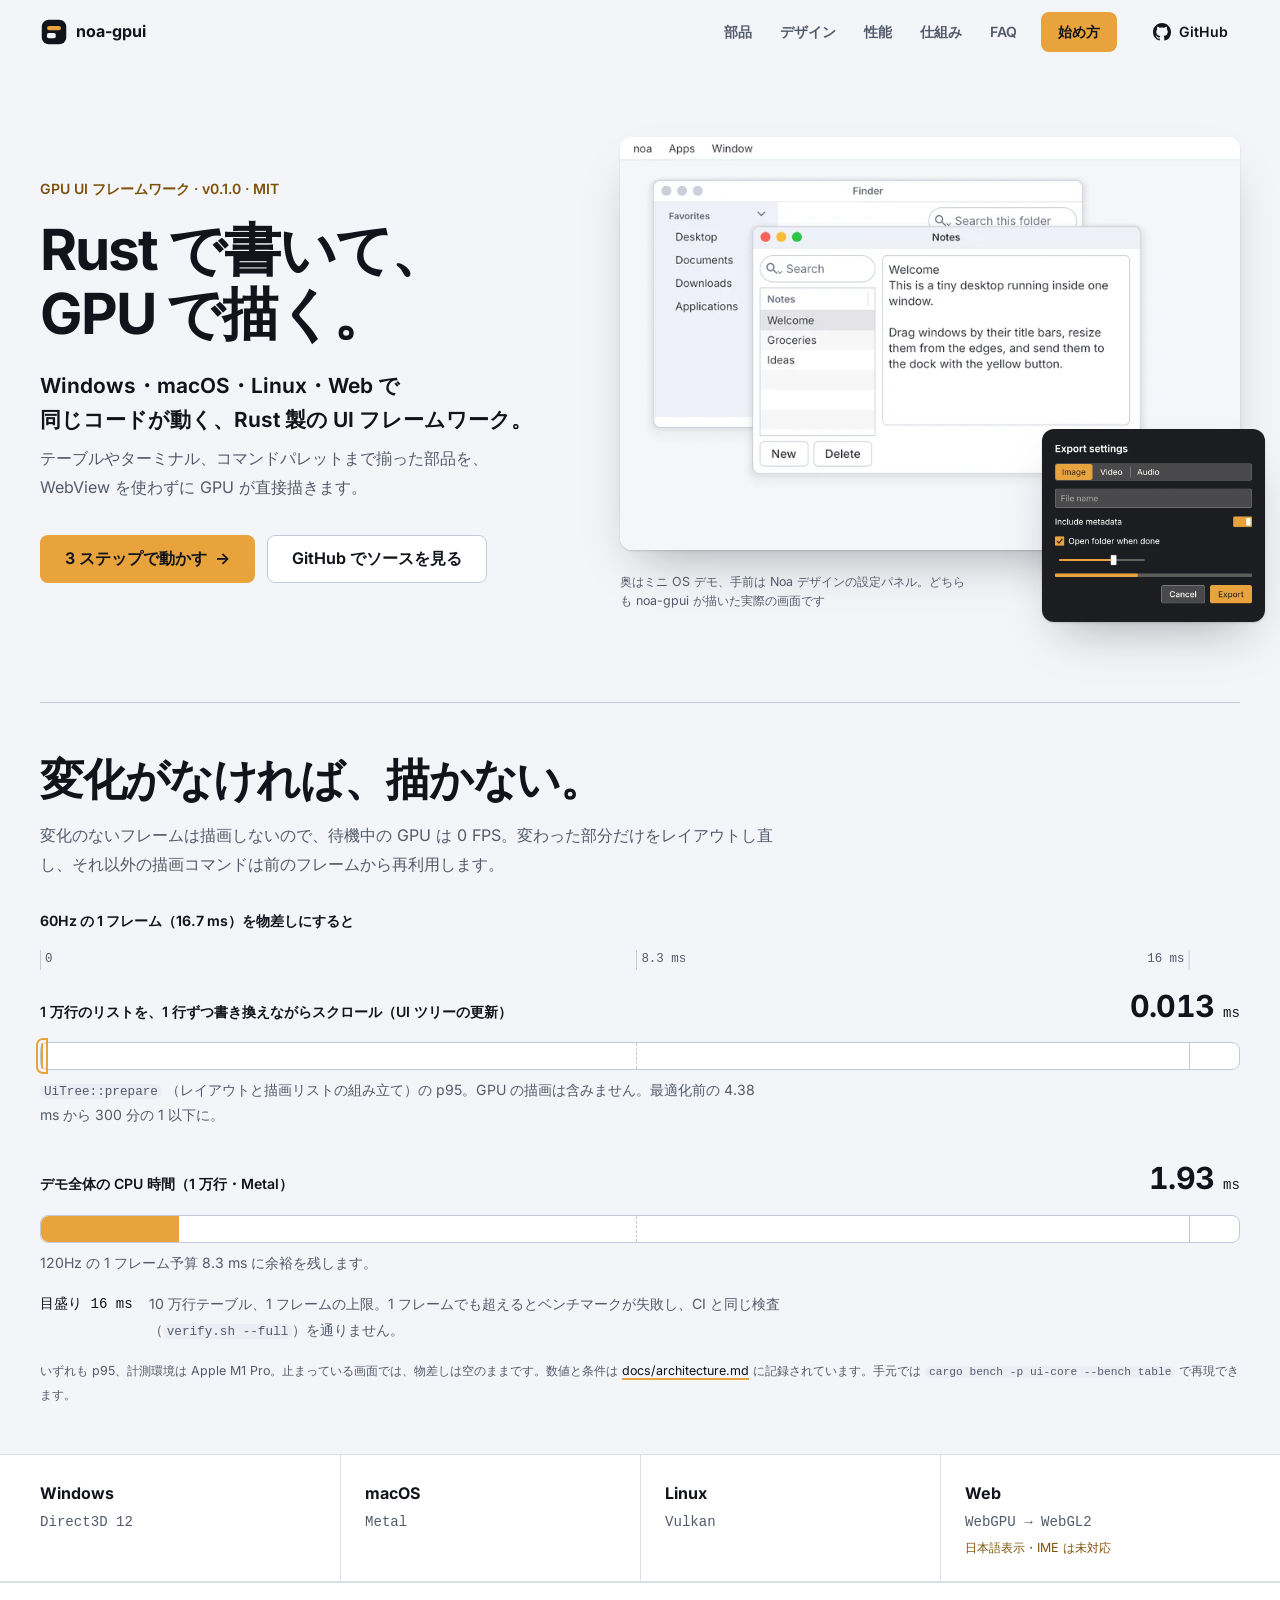
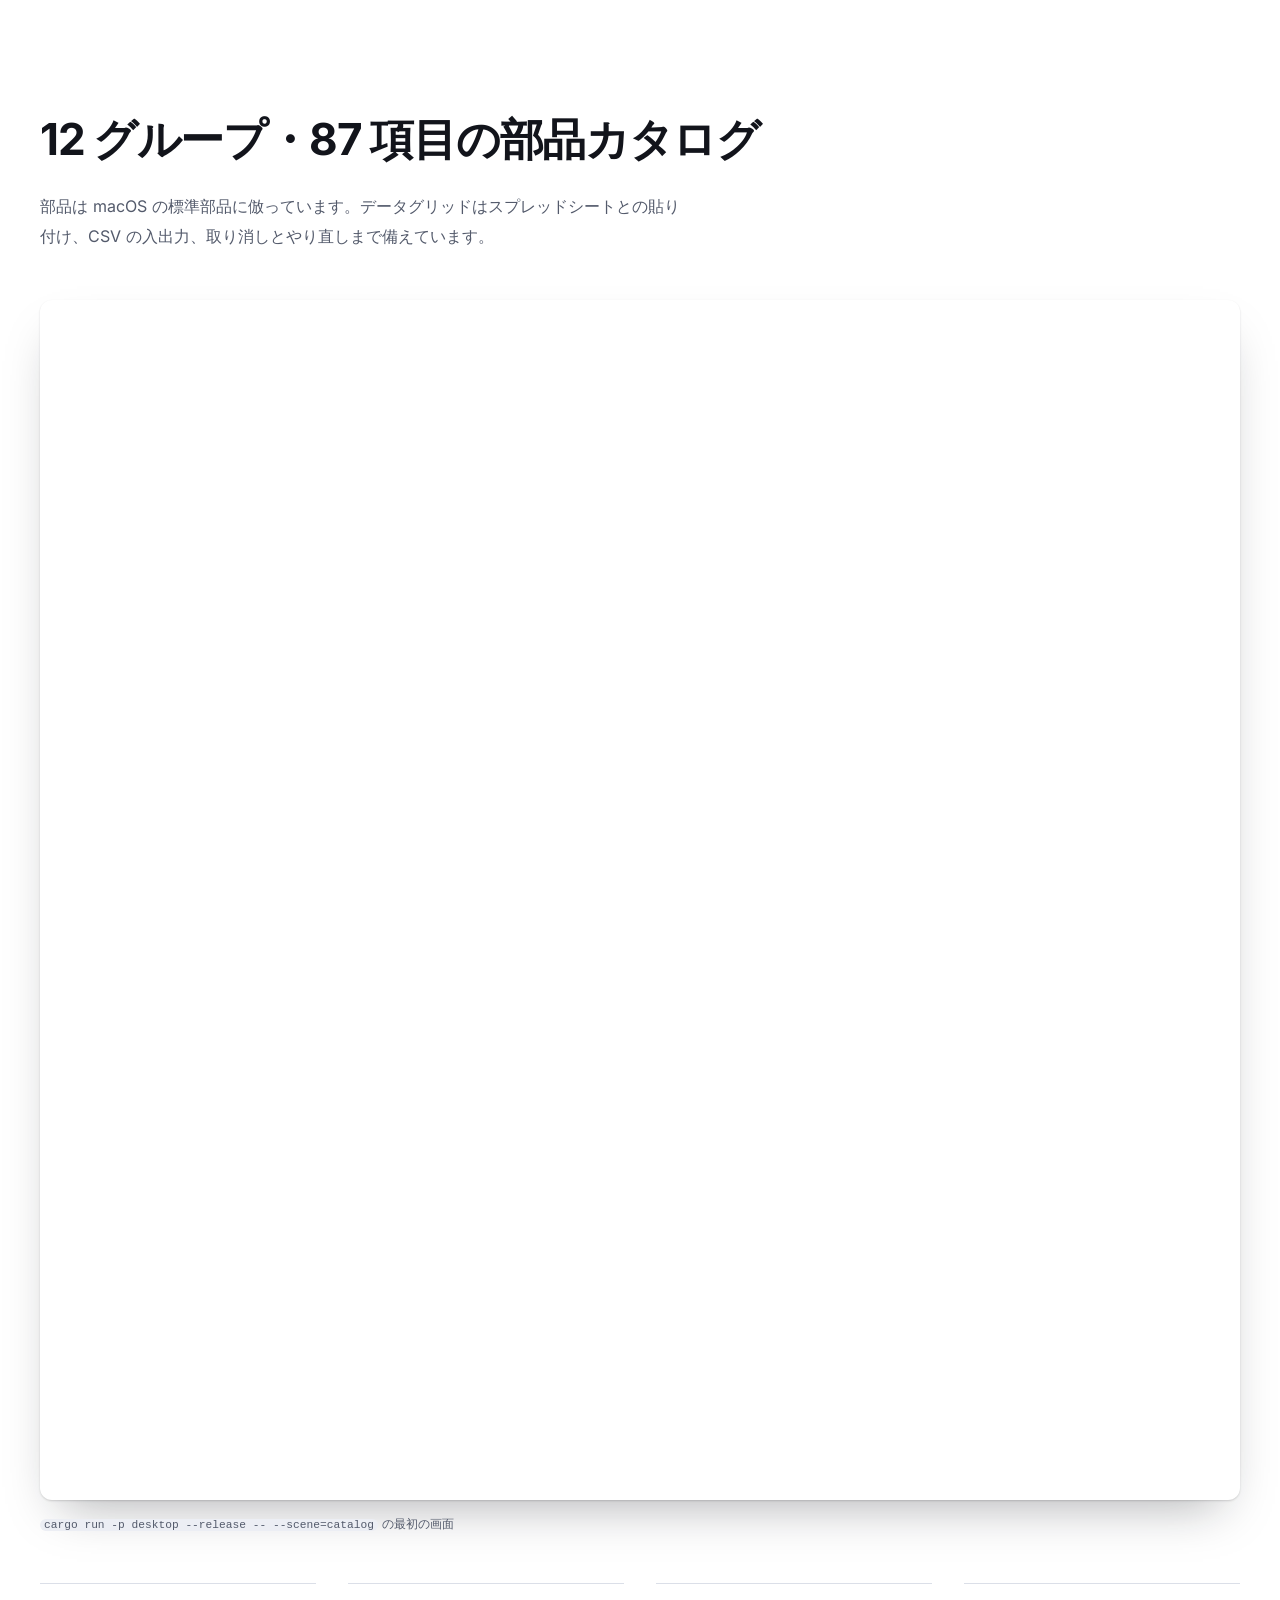
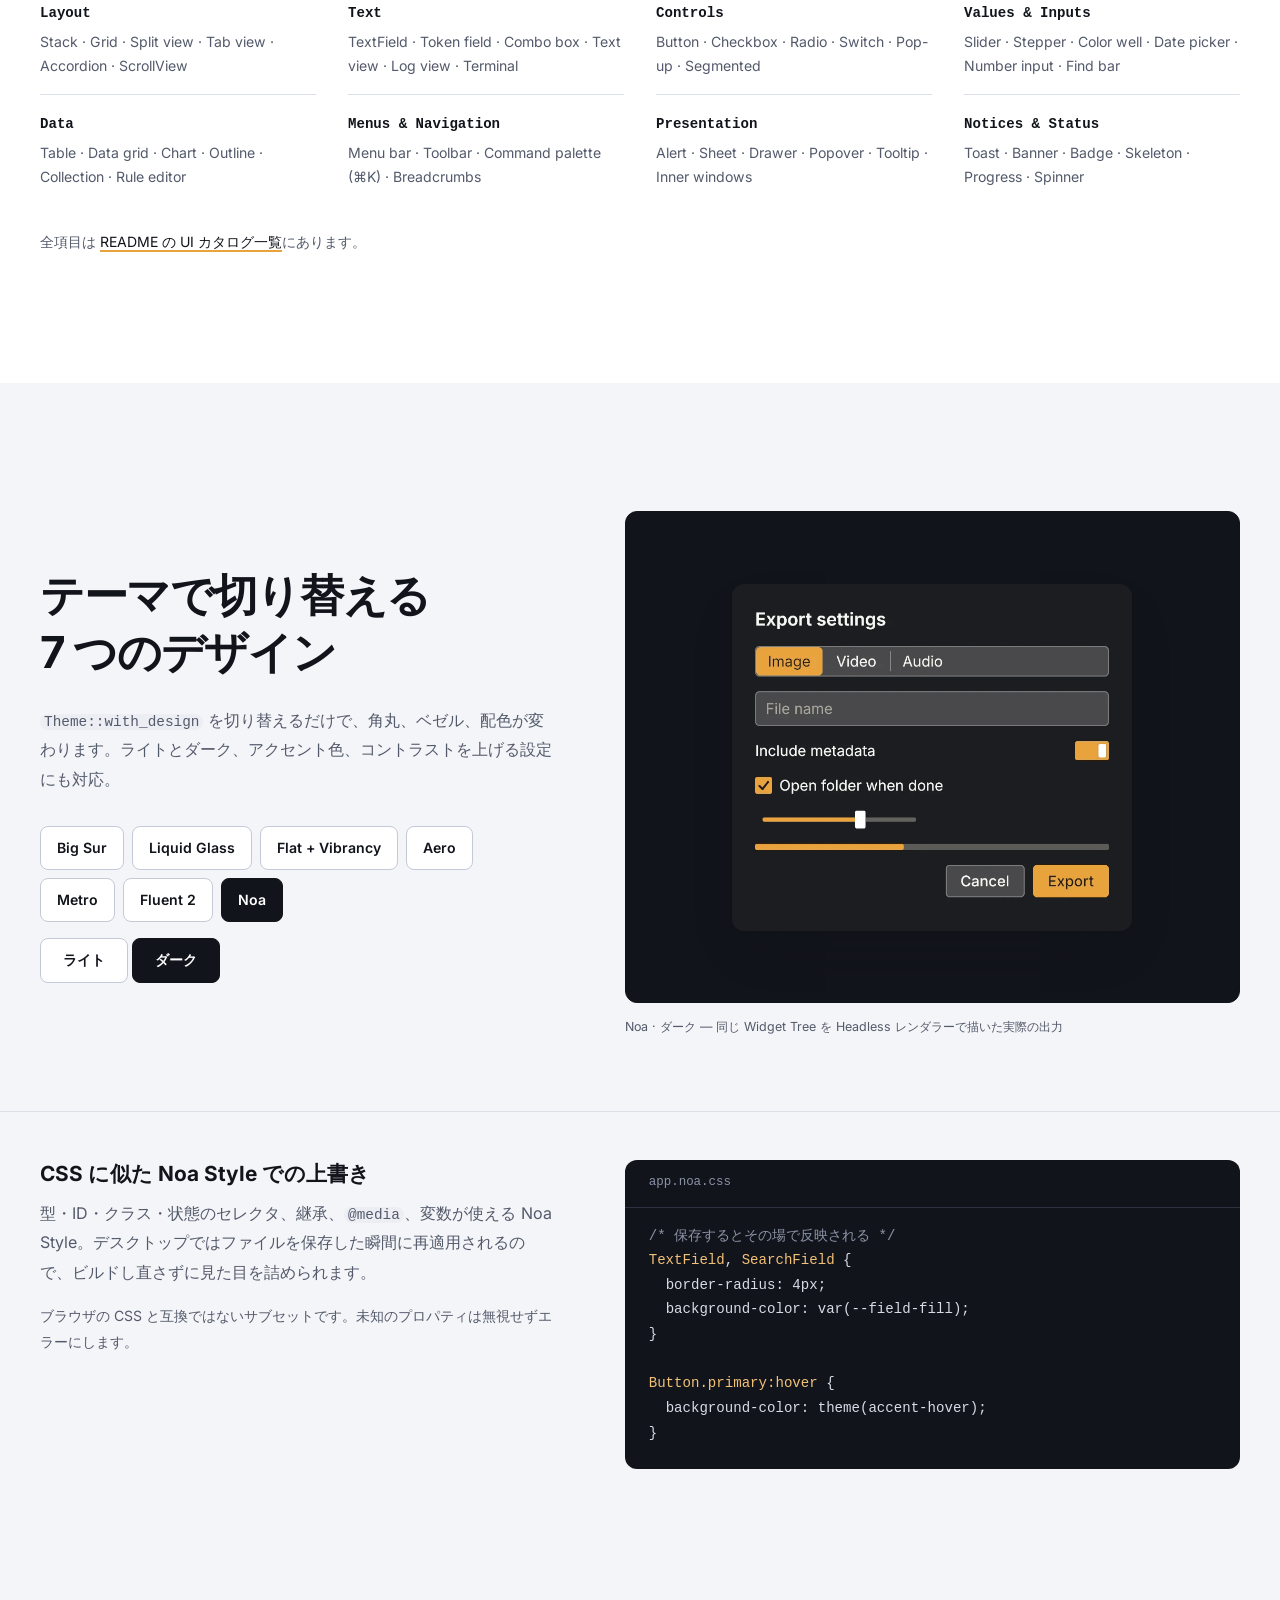
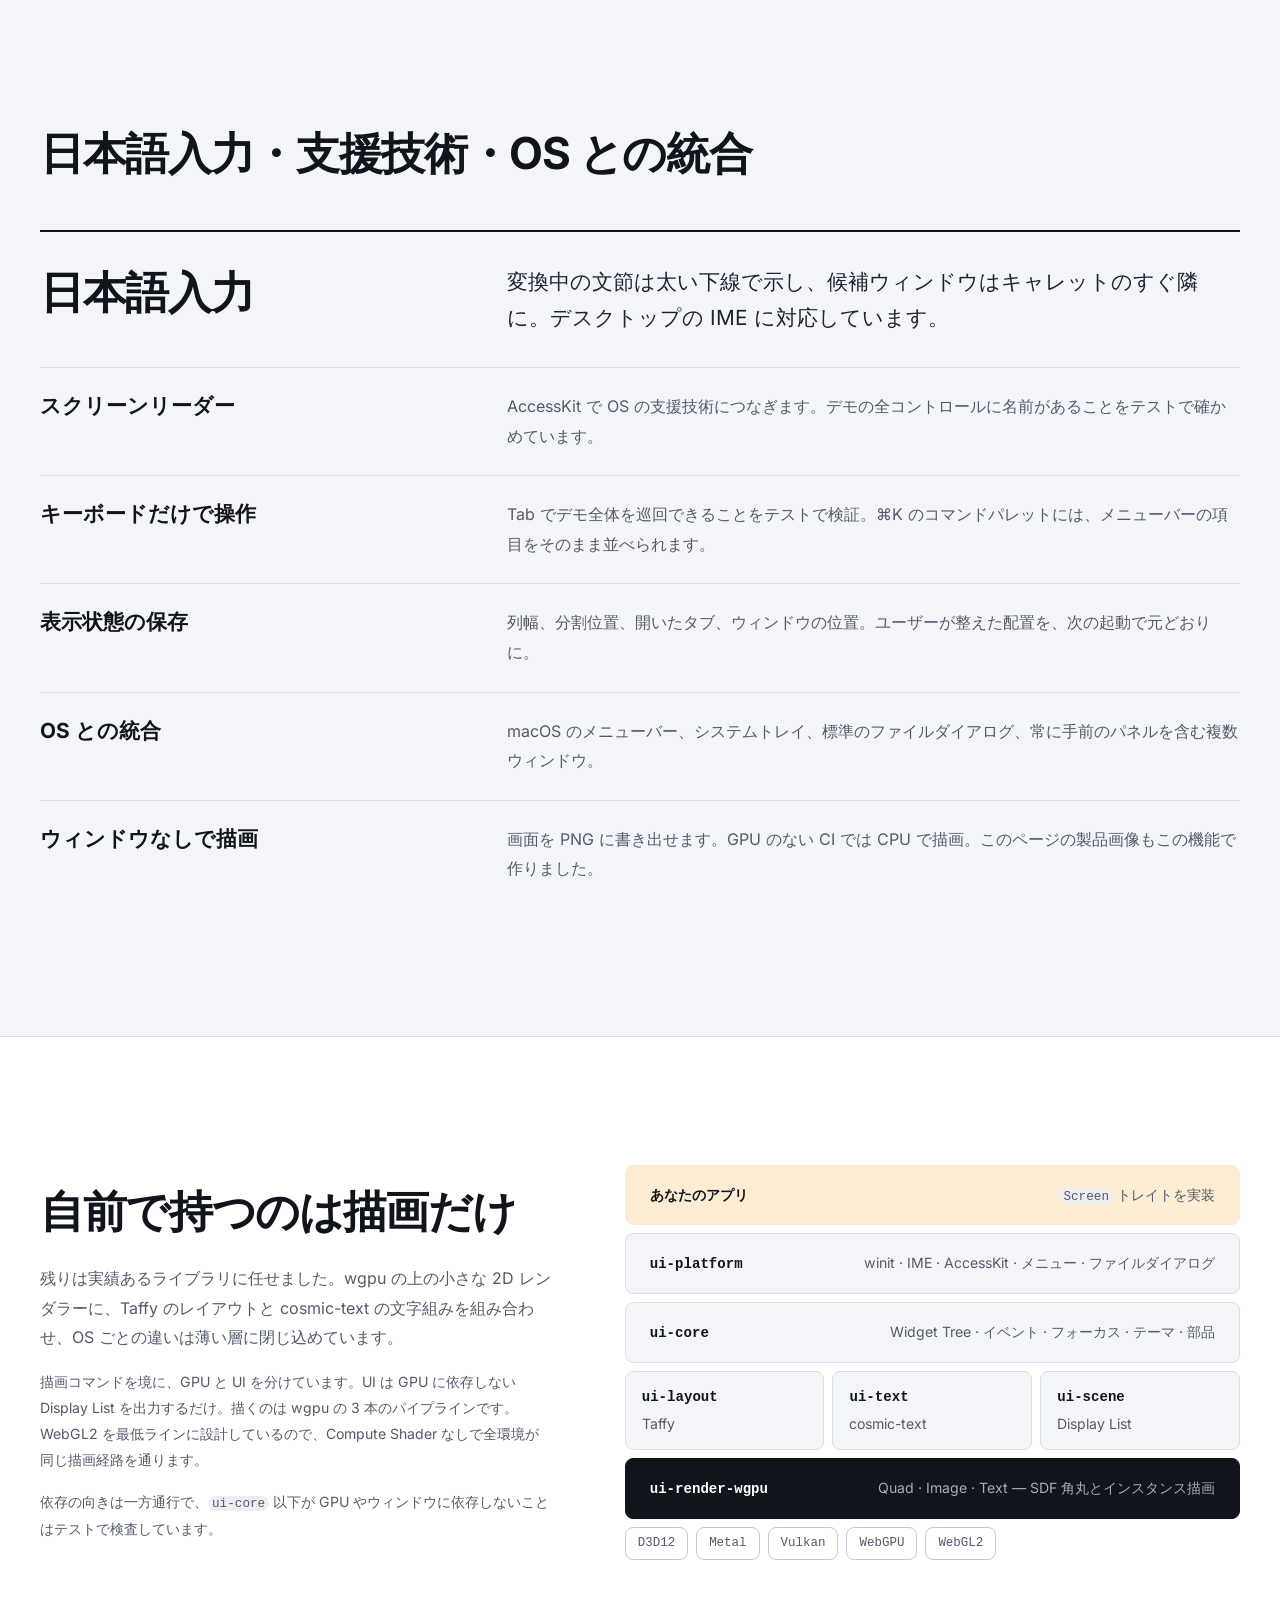
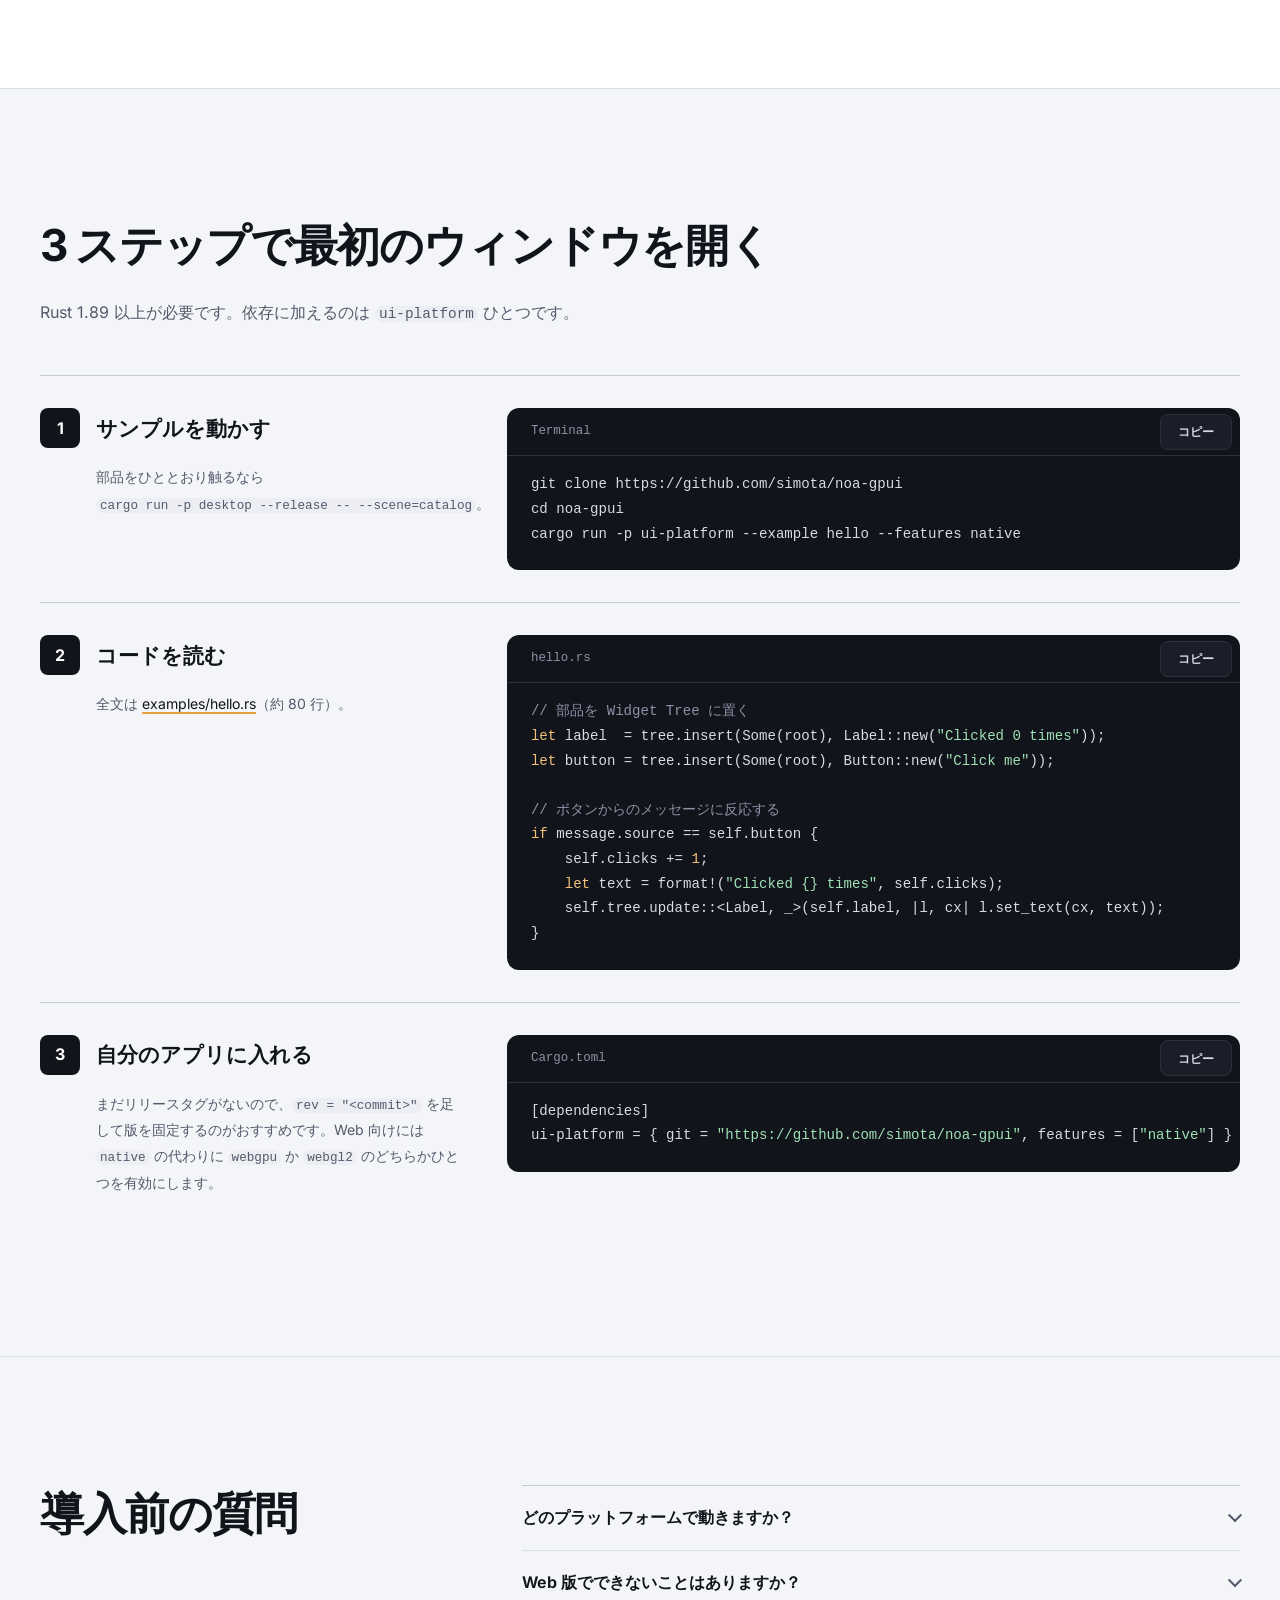
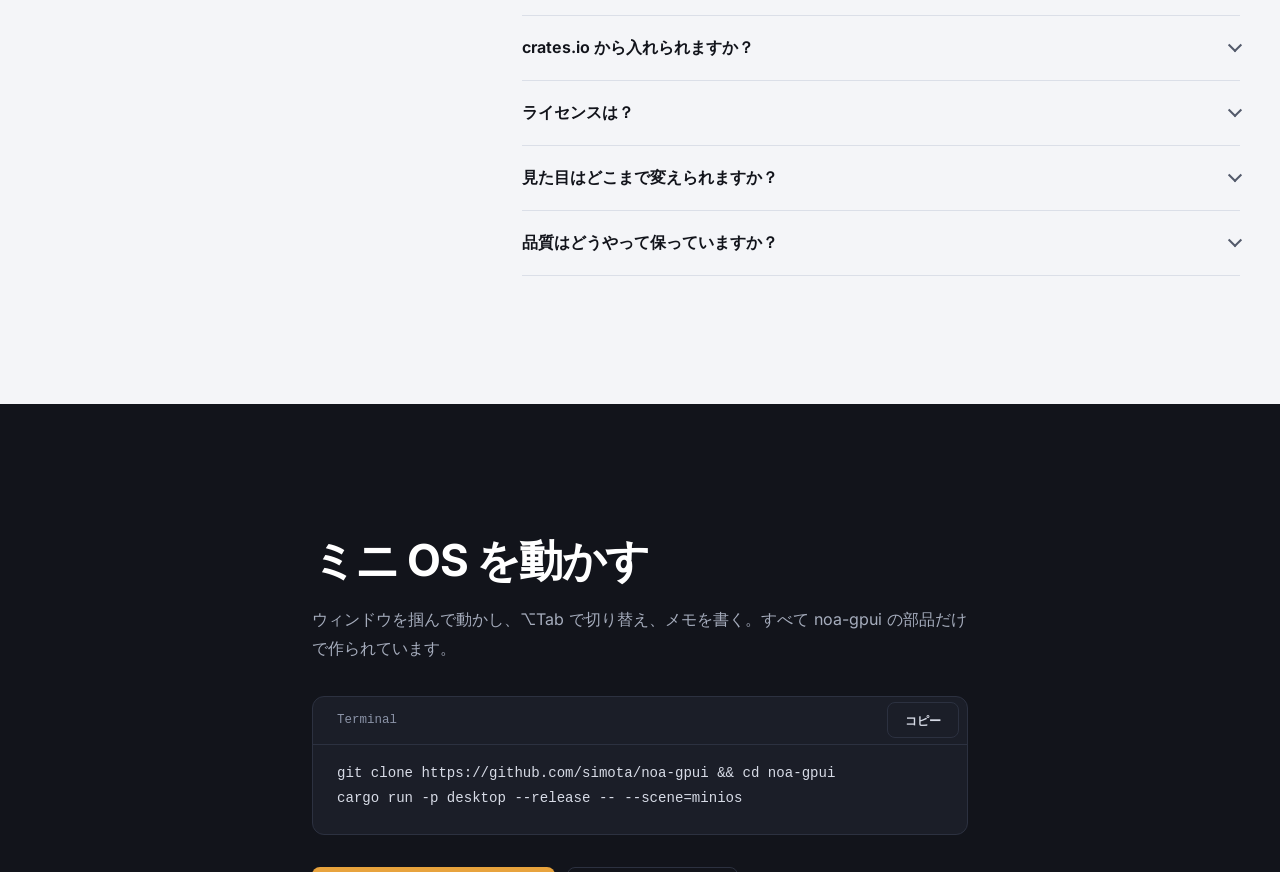
==== site/index.html @ 50045627 "feat: add a Japanese landing page for the framework A static page under site/ (HTML, CSS and a small" ====
<!doctype html>
<html lang="ja">
<head>
  <meta charset="utf-8">
  <meta name="viewport" content="width=device-width, initial-scale=1">
  <title>noa-gpui — Rust で書いて GPU で描く、デスクトップと Web の UI フレームワーク</title>
  <meta name="description" content="noa-gpui は wgpu の上に自前の 2D レンダラーを持つ Rust 製 UI フレームワークです。テーブル、ターミナル、コマンドパレットまで揃った部品を、Windows・macOS・Linux・ブラウザで同じコードのまま動かせます。MIT ライセンス。">
  <meta name="theme-color" content="#f4f5f8">
  <meta property="og:type" content="website">
  <meta property="og:title" content="noa-gpui — Rust で書いて、GPU で描く。">
  <meta property="og:description" content="テーブルからターミナルまで揃った UI 部品を、Windows・macOS・Linux・Web で同じコードのまま。WebView を使わない Rust 製 GPU UI フレームワーク。">
  <meta property="og:image" content="assets/og.png">
  <meta property="og:image:width" content="1200">
  <meta property="og:image:height" content="630">
  <meta name="twitter:card" content="summary_large_image">
  <link rel="icon" href="assets/favicon.svg" type="image/svg+xml">
  <link rel="preload" href="fonts/inter-var-latin.woff2" as="font" type="font/woff2" crossorigin>
  <link rel="preload" href="assets/minios-1500.webp" as="image" imagesrcset="assets/minios-760.webp 760w, assets/minios-1500.webp 1500w" imagesizes="(min-width: 1024px) 640px, 92vw" fetchpriority="high">
  <link rel="stylesheet" href="styles.css">
  <script type="application/ld+json">
  {
    "@context": "https://schema.org",
    "@type": "SoftwareSourceCode",
    "name": "noa-gpui",
    "description": "A cross-platform UI framework written in Rust, with its own 2D renderer on top of wgpu.",
    "codeRepository": "https://github.com/simota/noa-gpui",
    "programmingLanguage": "Rust",
    "license": "https://opensource.org/licenses/MIT",
    "runtimePlatform": ["Windows", "macOS", "Linux", "Web (WebGPU / WebGL2)"]
  }
  </script>
</head>
<body>
  <a class="skip" href="#main">本文へ移動</a>

  <header class="site-header" data-header>
    <div class="wrap header-inner">
      <a class="logo" href="#top" aria-label="noa-gpui トップへ">
        <svg class="logo-mark" viewBox="0 0 32 32" aria-hidden="true"><rect x="2" y="2" width="28" height="28" rx="8" fill="currentColor"/><rect x="8" y="9" width="16" height="5" rx="2.5" fill="#e8a33d"/><rect x="8" y="17" width="10" height="6" rx="2" fill="#f4f5f8"/></svg>
        <span>noa-gpui</span>
      </a>
      <nav class="nav" aria-label="ページ内">
        <button class="nav-toggle" type="button" aria-expanded="false" aria-controls="nav-list" data-nav-toggle>
          <span class="nav-toggle-bars" aria-hidden="true"></span><span class="sr-only">メニュー</span>
        </button>
        <ul id="nav-list" class="nav-list" data-nav-list>
          <li><a href="#components">部品</a></li>
          <li><a href="#design">デザイン</a></li>
          <li><a href="#performance">性能</a></li>
          <li><a href="#architecture">仕組み</a></li>
          <li><a href="#faq">FAQ</a></li>
          <li class="nav-cta"><a class="btn btn-small btn-primary" href="#start">始め方</a></li>
        </ul>
      </nav>
      <a class="gh-link" href="https://github.com/simota/noa-gpui" rel="noopener" aria-label="GitHub リポジトリ">
        <svg viewBox="0 0 16 16" aria-hidden="true"><path fill="currentColor" d="M8 0C3.58 0 0 3.58 0 8a8 8 0 0 0 5.47 7.59c.4.07.55-.17.55-.38v-1.33c-2.23.48-2.7-1.07-2.7-1.07-.36-.92-.89-1.17-.89-1.17-.73-.5.06-.49.06-.49.8.06 1.23.83 1.23.83.71 1.22 1.87.87 2.33.66.07-.52.28-.87.5-1.07-1.78-.2-3.64-.89-3.64-3.95 0-.87.31-1.59.82-2.15-.08-.2-.36-1.02.08-2.12 0 0 .67-.21 2.2.82a7.6 7.6 0 0 1 4 0c1.53-1.04 2.2-.82 2.2-.82.44 1.1.16 1.92.08 2.12.51.56.82 1.27.82 2.15 0 3.07-1.87 3.75-3.65 3.95.29.25.54.73.54 1.48v2.2c0 .21.15.46.55.38A8 8 0 0 0 16 8c0-4.42-3.58-8-8-8Z"/></svg>
        <span>GitHub</span>
      </a>
    </div>
  </header>

  <main id="main">
    <section class="hero" id="top" aria-labelledby="hero-title">
      <div class="wrap hero-grid">
        <div class="hero-copy">
          <p class="eyebrow" data-enter>GPU UI フレームワーク · v0.1.0 · MIT</p>
          <h1 id="hero-title" class="hero-title" data-enter>
            <span class="nb">Rust で書いて、</span><span class="nb">GPU で描く。</span>
          </h1>
          <p class="hero-lead" data-enter>
            <strong><span class="nb">Windows・macOS・Linux・Web で</span><span class="nb">同じコードが動く、</span><span class="nb">Rust 製の UI フレームワーク。</span></strong>
            テーブルやターミナル、コマンドパレットまで揃った部品を、WebView を使わずに GPU が直接描きます。
          </p>
          <div class="hero-actions" data-enter>
            <a class="btn btn-primary" href="#start">3 ステップで動かす<span aria-hidden="true">→</span></a>
            <a class="btn btn-ghost" href="https://github.com/simota/noa-gpui" rel="noopener">GitHub でソースを見る</a>
          </div>
        </div>
        <figure class="hero-visual" data-enter>
          <div class="frame frame-hero">
            <img src="assets/minios-1500.webp" srcset="assets/minios-760.webp 760w, assets/minios-1500.webp 1500w" sizes="(min-width: 1024px) 660px, 96vw" width="1500" height="1000" alt="noa-gpui のミニ OS デモ。メニューバーの下に Finder と Notes の 2 つのウィンドウが重なって開いている" fetchpriority="high" decoding="async">
          </div>
          <div class="frame frame-float">
            <img src="assets/themes/noa-dark.webp" width="760" height="660" alt="Noa デザイン・ダーク表示の設定パネル。セグメント、テキスト欄、スイッチ、チェックボックス、スライダー、進捗バー、ボタン" loading="eager" decoding="async">
          </div>
          <figcaption>奥はミニ OS デモ、手前は Noa デザインの設定パネル。どちらも noa-gpui が描いた実際の画面です</figcaption>
        </figure>
        <figure class="budget" id="performance" aria-labelledby="perf-title" data-budget>
          <figcaption class="budget-head"><h2 id="perf-title" class="budget-h">変化がなければ、描かない。</h2><p class="budget-lead">変化のないフレームは描画しないので、待機中の GPU は 0 FPS。変わった部分だけをレイアウトし直し、それ以外の描画コマンドは前のフレームから再利用します。</p><p class="budget-title">60Hz の 1 フレーム（16.7 ms）を物差しにすると</p></figcaption>
          <div class="budget-scale">
            <div class="budget-row budget-row-axis" aria-hidden="true"><span></span><span class="budget-axis"><span class="budget-tick" style="--at: 0%">0</span><span class="budget-tick" style="--at: 49.7%">8.3 ms</span><span class="budget-tick budget-tick-end" style="--at: 95.8%">16 ms</span></span><span></span></div>
            <div class="budget-row" style="--share: 0.078%"><span class="budget-label">1 万行のリストを、1 行ずつ書き換えながらスクロール（UI ツリーの更新）</span><span class="budget-track"><span class="budget-bar"></span></span><span class="budget-value"><span class="num">0.013</span> ms</span><span class="budget-cond"><code>UiTree::prepare</code> （レイアウトと描画リストの組み立て）の p95。GPU の描画は含みません。最適化前の 4.38 ms から 300 分の 1 以下に。</span></div>
            <div class="budget-row" style="--share: 11.56%"><span class="budget-label">デモ全体の CPU 時間（1 万行・Metal）</span><span class="budget-track"><span class="budget-bar"></span></span><span class="budget-value"><span class="num">1.93</span> ms</span><span class="budget-cond">120Hz の 1 フレーム予算 8.3 ms に余裕を残します。</span></div>
          </div>
          <dl class="budget-legend"><div><dt>目盛り 16 ms</dt><dd>10 万行テーブル、1 フレームの上限。1 フレームでも超えるとベンチマークが失敗し、CI と同じ検査（<code>verify.sh --full</code>）を通りません。</dd></div></dl>
          <p class="budget-note">いずれも p95、計測環境は Apple M1 Pro。止まっている画面では、物差しは空のままです。数値と条件は <a href="https://github.com/simota/noa-gpui/blob/main/docs/architecture.md#phase-4-measurements" rel="noopener">docs/architecture.md</a> に記録されています。手元では <code>cargo bench -p ui-core --bench table</code> で再現できます。</p>
        </figure>
      </div>
    </section>
    <section class="platforms" aria-label="対応プラットフォームと GPU バックエンド">
      <ul class="wrap platform-list">
        <li><span class="p-os">Windows</span><span class="p-api">Direct3D 12</span></li>
        <li><span class="p-os">macOS</span><span class="p-api">Metal</span></li>
        <li><span class="p-os">Linux</span><span class="p-api">Vulkan</span></li>
        <li><span class="p-os">Web</span><span class="p-api">WebGPU → WebGL2</span><span class="p-note">日本語表示・IME は未対応</span></li>
      </ul>
    </section>
    <section class="section components" id="components" aria-labelledby="components-title">
      <div class="wrap">
        <div class="section-head">
          <h2 id="components-title" class="section-title"><span class="nb">12 グループ・87 項目の</span><span class="nb">部品カタログ</span></h2>
          <p class="section-lead">部品は macOS の標準部品に倣っています。データグリッドはスプレッドシートとの貼り付け、CSV の入出力、取り消しとやり直しまで備えています。</p>
        </div>
        <figure class="showcase">
          <div class="frame">
            <picture><source media="(max-width: 599px)" srcset="assets/catalog-phone-760.webp" width="760" height="760"><img src="assets/catalog-1600.webp" srcset="assets/catalog-800.webp 800w, assets/catalog-1600.webp 1600w" sizes="(min-width: 1200px) 1120px, 94vw" width="1600" height="938" alt="UI カタログの画面。左にグループごとのナビゲーション、右に Container と Stack view の見本が並ぶ" loading="lazy" decoding="async"></picture>
          </div>
          <figcaption><code>cargo run -p desktop --release -- --scene=catalog</code> の最初の画面</figcaption>
        </figure>
        <div class="catalog-index">
          <dl>
            <div><dt>Layout</dt><dd>Stack · Grid · Split view · Tab view · Accordion · ScrollView</dd></div>
            <div><dt>Text</dt><dd>TextField · Token field · Combo box · Text view · Log view · Terminal</dd></div>
            <div><dt>Controls</dt><dd>Button · Checkbox · Radio · Switch · Pop-up · Segmented</dd></div>
            <div><dt>Values &amp; Inputs</dt><dd>Slider · Stepper · Color well · Date picker · Number input · Find bar</dd></div>
            <div><dt>Data</dt><dd>Table · Data grid · Chart · Outline · Collection · Rule editor</dd></div>
            <div><dt>Menus &amp; Navigation</dt><dd>Menu bar · Toolbar · Command palette (⌘K) · Breadcrumbs</dd></div>
            <div><dt>Presentation</dt><dd>Alert · Sheet · Drawer · Popover · Tooltip · Inner windows</dd></div>
            <div><dt>Notices &amp; Status</dt><dd>Toast · Banner · Badge · Skeleton · Progress · Spinner</dd></div>
          </dl>
          <p class="index-note">全項目は <a href="https://github.com/simota/noa-gpui#desktop" rel="noopener">README の UI カタログ一覧</a>にあります。</p>
        </div>
      </div>
    </section>
    <section class="section design" id="design" aria-labelledby="design-title">
      <div class="wrap design-grid">
        <div class="design-copy">
          <h2 id="design-title" class="section-title"><span class="nb">テーマで切り替える</span> <span class="nb">7 つのデザイン</span></h2>
          <p class="section-lead"><code>Theme::with_design</code> を切り替えるだけで、角丸、ベゼル、配色が変わります。ライトとダーク、アクセント色、コントラストを上げる設定にも対応。</p>
          <div class="theme-switch" role="group" aria-label="デザインを選ぶ" data-theme-designs>
            <button type="button" data-design="big-sur" aria-pressed="false">Big Sur</button>
            <button type="button" data-design="liquid-glass" aria-pressed="false">Liquid Glass</button>
            <button type="button" data-design="flat-vibrancy" aria-pressed="false">Flat + Vibrancy</button>
            <button type="button" data-design="aero" aria-pressed="false">Aero</button>
            <button type="button" data-design="metro" aria-pressed="false">Metro</button>
            <button type="button" data-design="fluent-2" aria-pressed="false">Fluent 2</button>
            <button type="button" data-design="noa" aria-pressed="true">Noa</button>
          </div>
          <div class="appearance-switch" role="group" aria-label="外観を選ぶ" data-theme-appearance>
            <button type="button" data-appearance="light" aria-pressed="false">ライト</button>
            <button type="button" data-appearance="dark" aria-pressed="true">ダーク</button>
          </div>
        </div>
        <figure class="theme-stage">
          <div class="frame frame-theme" data-theme-frame data-appearance-now="dark">
            <img src="assets/themes/noa-dark.webp" width="760" height="660" alt="Noa デザイン・ダーク表示の設定パネル" loading="lazy" decoding="async" data-theme-image>
          </div>
          <figcaption><span data-theme-label>Noa · ダーク</span> — 同じ Widget Tree を Headless レンダラーで描いた実際の出力</figcaption>
        </figure>
      </div>

      <div class="wrap style-row">
        <div class="style-copy">
          <h3><span class="nb">CSS に似た</span> <span class="nb">Noa Style での上書き</span></h3>
          <p>型・ID・クラス・状態のセレクタ、継承、<code>@media</code>、変数が使える Noa Style。デスクトップではファイルを保存した瞬間に再適用されるので、ビルドし直さずに見た目を詰められます。</p>
          <p class="fine">ブラウザの CSS と互換ではないサブセットです。未知のプロパティは無視せずエラーにします。</p>
        </div>
        <div class="code-block">
          <div class="code-bar"><span class="code-name">app.noa.css</span></div>
          <pre class="code" tabindex="0" aria-label="Noa Style の例"><code><span class="c">/* 保存するとその場で反映される */</span>
<span class="s">TextField</span>, <span class="s">SearchField</span> {
  <span class="p">border-radius</span>: 4px;
  <span class="p">background-color</span>: var(--field-fill);
}

<span class="s">Button.primary:hover</span> {
  <span class="p">background-color</span>: theme(accent-hover);
}</code></pre>
        </div>
      </div>
    </section>
    <section class="section essentials" aria-labelledby="essentials-title">
      <div class="wrap">
        <div class="section-head">
          <h2 id="essentials-title" class="section-title"><span class="nb">日本語入力・支援技術・</span><span class="nb">OS との統合</span></h2>
        </div>
        <ul class="essentials-list">
          <li>
            <h3>日本語入力</h3>
            <p>変換中の文節は太い下線で示し、候補ウィンドウはキャレットのすぐ隣に。デスクトップの IME に対応しています。</p>
          </li>
          <li>
            <h3>スクリーンリーダー</h3>
            <p>AccessKit で OS の支援技術につなぎます。デモの全コントロールに名前があることをテストで確かめています。</p>
          </li>
          <li>
            <h3>キーボードだけで操作</h3>
            <p>Tab でデモ全体を巡回できることをテストで検証。⌘K のコマンドパレットには、メニューバーの項目をそのまま並べられます。</p>
          </li>
          <li>
            <h3>表示状態の保存</h3>
            <p>列幅、分割位置、開いたタブ、ウィンドウの位置。ユーザーが整えた配置を、次の起動で元どおりに。</p>
          </li>
          <li>
            <h3>OS との統合</h3>
            <p>macOS のメニューバー、システムトレイ、標準のファイルダイアログ、常に手前のパネルを含む複数ウィンドウ。</p>
          </li>
          <li>
            <h3>ウィンドウなしで描画</h3>
            <p>画面を PNG に書き出せます。GPU のない CI では CPU で描画。このページの製品画像もこの機能で作りました。</p>
          </li>
        </ul>
      </div>
    </section>
    <section class="section architecture" id="architecture" aria-labelledby="arch-title">
      <div class="wrap arch-grid">
        <div class="arch-copy">
          <h2 id="arch-title" class="section-title"><span class="nb">自前で持つのは</span><span class="nb">描画だけ</span></h2>
          <p class="section-lead">残りは実績あるライブラリに任せました。wgpu の上の小さな 2D レンダラーに、Taffy のレイアウトと cosmic-text の文字組みを組み合わせ、OS ごとの違いは薄い層に閉じ込めています。</p>
          <p class="arch-detail">描画コマンドを境に、GPU と UI を分けています。UI は GPU に依存しない Display List を出力するだけ。描くのは wgpu の 3 本のパイプラインです。WebGL2 を最低ラインに設計しているので、Compute Shader なしで全環境が同じ描画経路を通ります。</p>
          <p class="fine">依存の向きは一方通行で、<code>ui-core</code> 以下が GPU やウィンドウに依存しないことはテストで検査しています。</p>
        </div>
        <ol class="stack" aria-label="クレートの層構成（上ほどアプリに近い）">
          <li class="layer layer-app"><span class="l-name">あなたのアプリ</span><span class="l-desc"><code>Screen</code> トレイトを実装</span></li>
          <li class="layer"><span class="l-name">ui-platform</span><span class="l-desc">winit · IME · AccessKit · メニュー · ファイルダイアログ</span></li>
          <li class="layer"><span class="l-name">ui-core</span><span class="l-desc">Widget Tree · イベント · フォーカス · テーマ · 部品</span></li>
          <li class="layer layer-split">
            <span class="sub"><span class="l-name">ui-layout</span><span class="l-desc">Taffy</span></span>
            <span class="sub"><span class="l-name">ui-text</span><span class="l-desc">cosmic-text</span></span>
            <span class="sub"><span class="l-name">ui-scene</span><span class="l-desc">Display List</span></span>
          </li>
          <li class="layer layer-gpu"><span class="l-name">ui-render-wgpu</span><span class="l-desc">Quad · Image · Text — SDF 角丸とインスタンス描画</span></li>
          <li class="layer layer-backends"><span>D3D12</span><span>Metal</span><span>Vulkan</span><span>WebGPU</span><span>WebGL2</span></li>
        </ol>
      </div>
    </section>
    <section class="section start" id="start" aria-labelledby="start-title">
      <div class="wrap">
        <div class="section-head">
          <h2 id="start-title" class="section-title"><span class="nb">3 ステップで</span><span class="nb">最初のウィンドウを開く</span></h2>
          <p class="section-lead">Rust 1.89 以上が必要です。依存に加えるのは <code>ui-platform</code> ひとつです。</p>
        </div>
        <ol class="steps">
          <li class="step">
            <div class="step-head"><span class="step-no">1</span><h3>サンプルを動かす</h3></div>
            <div class="code-block code-wrap">
              <div class="code-bar"><span class="code-name">Terminal</span><button class="copy" type="button" data-copy>コピー</button></div>
              <pre class="code" tabindex="0" aria-label="サンプルを動かすコマンド"><code>git clone https://github.com/simota/noa-gpui
cd noa-gpui
cargo run -p ui-platform --example hello --features native</code></pre>
            </div>
            <p class="step-note">部品をひととおり触るなら <code>cargo run -p desktop --release -- --scene=catalog</code>。</p>
          </li>
          <li class="step">
            <div class="step-head"><span class="step-no">2</span><h3>コードを読む</h3></div>
            <div class="code-block">
              <div class="code-bar"><span class="code-name">hello.rs</span><button class="copy" type="button" data-copy>コピー</button></div>
              <pre class="code" tabindex="0" aria-label="hello.rs の抜粋"><code><span class="c">// 部品を Widget Tree に置く</span>
<span class="k">let</span> label  = tree.insert(Some(root), Label::new(<span class="str">"Clicked 0 times"</span>));
<span class="k">let</span> button = tree.insert(Some(root), Button::new(<span class="str">"Click me"</span>));

<span class="c">// ボタンからのメッセージに反応する</span>
<span class="k">if</span> message.source == self.button {
    self.clicks += <span class="n">1</span>;
    <span class="k">let</span> text = format!(<span class="str">"Clicked {} times"</span>, self.clicks);
    self.tree.update::&lt;Label, _&gt;(self.label, |l, cx| l.set_text(cx, text));
}</code></pre>
            </div>
            <p class="step-note">全文は <a href="https://github.com/simota/noa-gpui/blob/main/crates/ui-platform/examples/hello.rs" rel="noopener">examples/hello.rs</a>（約 80 行）。</p>
          </li>
          <li class="step">
            <div class="step-head"><span class="step-no">3</span><h3>自分のアプリに入れる</h3></div>
            <div class="code-block code-wrap">
              <div class="code-bar"><span class="code-name">Cargo.toml</span><button class="copy" type="button" data-copy>コピー</button></div>
              <pre class="code" tabindex="0" aria-label="Cargo.toml"><code>[dependencies]
ui-platform = { git = <span class="str">"https://github.com/simota/noa-gpui"</span>, features = [<span class="str">"native"</span>] }</code></pre>
            </div>
            <p class="step-note">まだリリースタグがないので、<code>rev = "&lt;commit&gt;"</code> を足して版を固定するのがおすすめです。Web 向けには <code>native</code> の代わりに <code>webgpu</code> か <code>webgl2</code> のどちらかひとつを有効にします。</p>
          </li>
        </ol>
        <p class="copy-status sr-only" role="status" aria-live="polite" data-copy-status></p>
      </div>
    </section>
    <section class="section faq" id="faq" aria-labelledby="faq-title">
      <div class="wrap faq-grid">
        <div >
          <h2 id="faq-title" class="section-title">導入前の質問</h2>
        </div>
        <div class="faq-list">
          <details>
            <summary>どのプラットフォームで動きますか？</summary>
            <p>Windows（Direct3D 12 / Vulkan）、macOS（Metal）、Linux（Vulkan / OpenGL）、Web（WebGPU、使えなければ WebGL2）です。iOS と Android は対象外です。</p>
          </details>
          <details>
            <summary>Web 版でできないことはありますか？</summary>
            <p>日本語入力（IME）、アクセシビリティ、ファイルダイアログは Web ではまだ使えません。Web には同梱の Inter フォントしかないため、日本語の表示もデスクトップのみです。</p>
          </details>
          <details>
            <summary>crates.io から入れられますか？</summary>
            <p>現在は Git リポジトリを直接依存に指定します（バージョン 0.1.0）。手順は上の 3 ステップのとおりです。</p>
          </details>
          <details>
            <summary>ライセンスは？</summary>
            <p>MIT ライセンスです。同梱の Inter フォントは SIL Open Font License です。</p>
          </details>
          <details>
            <summary>見た目はどこまで変えられますか？</summary>
            <p>7 種のデザイン、ライト／ダーク、アクセント色、コントラスト強調をテーマで切り替えられます。さらに Noa Style（CSS に似たサブセット）で、自作の Widget も含めた背景・枠線・角丸・余白などを上書きできます。</p>
          </details>
          <details>
            <summary>品質はどうやって保っていますか？</summary>
            <p>各部品は <code>UiTree</code> にイベントを送って結果を確かめるテストを持ち、レンダラーは GPU で実際に描いた画素を読み戻して検証します。性能はベンチマークが 16 ms の予算を超えると失敗します。2026 年 11 月時点で、ワークスペース全体のテストは 795 件です。</p>
          </details>
        </div>
      </div>
    </section>
    <section class="final" aria-labelledby="final-title">
      <div class="wrap final-inner">
        <h2 id="final-title">ミニ OS を動かす</h2>
        <p>ウィンドウを掴んで動かし、⌥Tab で切り替え、メモを書く。すべて <span class="nb">noa-gpui</span> の部品だけで作られています。</p>
        <div class="code-block code-wrap code-inline">
          <div class="code-bar"><span class="code-name">Terminal</span><button class="copy" type="button" data-copy>コピー</button></div>
          <pre class="code" tabindex="0" aria-label="ミニ OS を起動するコマンド"><code>git clone https://github.com/simota/noa-gpui &amp;&amp; cd noa-gpui
cargo run -p desktop --release -- --scene=minios</code></pre>
        </div>
        <div class="final-actions">
          <a class="btn btn-primary" href="https://github.com/simota/noa-gpui" rel="noopener">GitHub でソースを見る<span aria-hidden="true">→</span></a>
          <a class="btn btn-ghost-dark" href="https://github.com/simota/noa-gpui#readme" rel="noopener">README を読む</a>
        </div>
      </div>
    </section>
  </main>

  <footer class="site-footer">
    <div class="wrap footer-inner">
      <div class="footer-brand">
        <a class="logo" href="#top"><svg class="logo-mark" viewBox="0 0 32 32" aria-hidden="true"><rect x="2" y="2" width="28" height="28" rx="8" fill="currentColor"/><rect x="8" y="9" width="16" height="5" rx="2.5" fill="#e8a33d"/><rect x="8" y="17" width="10" height="6" rx="2" fill="#f4f5f8"/></svg><span>noa-gpui</span></a>
        <p>Rust 製のクロスプラットフォーム UI フレームワーク。MIT License.</p>
      </div>
      <nav aria-label="ドキュメント">
        <h2 class="footer-h">ドキュメント</h2>
        <ul>
          <li><a href="https://github.com/simota/noa-gpui#readme" rel="noopener">README</a></li>
          <li><a href="https://github.com/simota/noa-gpui/blob/main/docs/architecture.md" rel="noopener">アーキテクチャ</a></li>
          <li><a href="https://github.com/simota/noa-gpui/blob/main/docs/styling.md" rel="noopener">Noa Style</a></li>
          <li><a href="https://github.com/simota/noa-gpui/blob/main/docs/feature-map.md" rel="noopener">機能マップ</a></li>
        </ul>
      </nav>
      <nav aria-label="プロジェクト">
        <h2 class="footer-h">プロジェクト</h2>
        <ul>
          <li><a href="https://github.com/simota/noa-gpui" rel="noopener">GitHub</a></li>
          <li><a href="https://github.com/simota/noa-gpui/issues" rel="noopener">Issues</a></li>
          <li><a href="https://github.com/simota/noa-gpui/blob/main/LICENSE" rel="noopener">License</a></li>
        </ul>
      </nav>
    </div>
    <p class="wrap footer-note">このページの製品画像は、すべて noa-gpui のウィンドウなし描画（Headless）で出力した実際の画面です。</p>
  </footer>

  <script src="main.js" defer></script>
</body>
</html>
---- site/styles.css ----
/* noa-gpui landing page.
 * Every value comes from the tokens below. Colours are the framework's own theme
 * (crates/ui-core/src/theme.rs): the Big Sur light ground, the Noa accent for what
 * is measured or pressed, and the default accent only for keyboard focus. */

@font-face {
  font-family: "Inter";
  src: url("fonts/inter-var-latin.woff2") format("woff2");
  font-weight: 100 900;
  font-display: swap;
  unicode-range: U+0020-007E, U+00A0-00FF, U+2013-2014, U+2018-201D, U+2026, U+2190-2193, U+00D7, U+2318, U+21E7, U+2325;
}

:root {
  /* colour: roles */
  --ground: #f4f5f8;          /* Theme::light().background */
  --ground-sunk: #eceef4;     /* inline code, the light theme stage */
  --sheet: #ffffff;           /* Theme::light().surface */
  --ink: #12141b;             /* headings, dark bands, code */
  --text: #1e2230;            /* Theme::light().text */
  --text-quiet: #535a6b;      /* secondary copy: 6.3:1 on ground */
  --rule: #dbdfe8;
  --rule-firm: #c3c9d6;
  --measured: #e8a33d;        /* NOA_ACCENT: the primary action and measured time, nothing else */
  --measured-press: #f0b14f;
  --measured-ink: #7d5208;    /* the accent as text on the ground: 6.25:1 */
  --measured-wash: #fbecd3;
  --focus: #3b6cf6;           /* DEFAULT_ACCENT: keyboard focus only */
  --night-text: #e8eaf0;
  --night-quiet: #a6adbd;
  --night-rule: #2c3140;
  --night-sheet: #1b1e28;
  --code-text: #d7dbe6;
  --code-quiet: #8b93a7;
  --code-key: #f2c178;
  --code-string: #9fe0b5;
  --shade: rgb(18 20 27 / .16);
  --shade-deep: rgb(18 20 27 / .34);

  /* type: Inter is the face the framework bundles and draws its own UI in */
  --face: "Inter", "Hiragino Sans", "Hiragino Kaku Gothic ProN", "Noto Sans JP", "Yu Gothic UI", "Meiryo", system-ui, sans-serif;
  --face-data: ui-monospace, "SF Mono", "JetBrains Mono", Menlo, Consolas, monospace;
  --t-display: clamp(2.4rem, 1.2rem + 4.2vw, 4.5rem);
  --t-title: clamp(1.75rem, 1.25rem + 2.1vw, 2.75rem);
  --t-lede: clamp(1.1rem, 1rem + .45vw, 1.3rem);
  --t-body: 1rem;
  --t-small: .88rem;
  --t-micro: .78rem;
  --t-figure: clamp(1.4rem, 1.1rem + 1vw, 2rem);
  --t-display-wide: clamp(3rem, .9rem + 3.3vw, 4.5rem);   /* the display step when the hero has two columns */
  --t-metric: clamp(3rem, 2rem + 3.6vw, 4.5rem);          /* a measured figure on the dark band */
  --w-label: 600;
  --w-emphasis: 650;
  --w-heading: 700;

  /* space: one scale */
  --s-1: .25rem;
  --s-2: .5rem;
  --s-3: .75rem;
  --s-4: 1rem;
  --s-5: 1.5rem;
  --s-6: 2rem;
  --s-7: 3rem;
  --s-8: 4.5rem;
  --gutter: clamp(var(--s-4), 4vw, 2.5rem);
  --band: clamp(5rem, 10vw, 8.5rem);
  --hero-top: clamp(var(--s-6), 6vw, var(--s-8));
  --hero-bottom: clamp(var(--s-6), 5vw, var(--s-7));
  --column-gap: clamp(var(--s-6), 5vw, var(--s-8));
  --step-mark: 40px;
  --measure: 1200px;
  --header: 64px;

  /* shape: a window corner and a control corner, as the framework draws them */
  --r-window: 12px;
  --r-control: 8px;
  --lift: 0 1px 2px var(--shade), 0 24px 48px -20px var(--shade-deep);

  /* motion: answers inside one beat, still when nothing changes */
  --answer: 120ms;
  --settle: 320ms;
  --stagger: 60ms;
  --decelerate: cubic-bezier(.2, .7, .2, 1);
}

*, *::before, *::after { box-sizing: border-box; }
html { -webkit-text-size-adjust: 100%; scroll-behavior: smooth; scroll-padding-top: calc(var(--header) + var(--s-3)); }
body {
  margin: 0;
  background: var(--ground);
  color: var(--text);
  font-family: var(--face);
  font-size: var(--t-body);
  line-height: 1.85;
  -webkit-font-smoothing: antialiased;
  overflow-x: clip;
}
img { display: block; max-width: 100%; height: auto; }
a { color: inherit; }
h1, h2, h3 { margin: 0; line-height: 1.3; font-weight: var(--w-heading); font-feature-settings: "palt" 1; }
p, ul, ol, dl, dd, figure { margin: 0; padding: 0; }
li { list-style: none; }
code { font-family: var(--face-data); font-size: .9em; }
:not(pre) > code { padding: 0 var(--s-1); border-radius: var(--r-control); background: var(--ground-sunk); white-space: nowrap; }
.nb { display: inline-block; }
.num { font-variant-numeric: tabular-nums; }
.sr-only { position: absolute; width: 1px; height: 1px; padding: 0; margin: -1px; overflow: hidden; clip: rect(0 0 0 0); white-space: nowrap; border: 0; }
.wrap { width: 100%; max-width: calc(var(--measure) + var(--gutter) * 2); margin-inline: auto; padding-inline: var(--gutter); }
:focus-visible { outline: 3px solid var(--focus); outline-offset: 3px; border-radius: var(--r-control); }

.skip { position: absolute; left: var(--s-3); top: calc(var(--s-8) * -1); z-index: 100; padding: var(--s-2) var(--s-4); background: var(--ink); color: var(--sheet); border-radius: var(--r-control); text-decoration: none; }
.skip:focus { top: var(--s-3); }

/* Controls ---------------------------------------------------------------- */
.btn {
  display: inline-flex; align-items: center; justify-content: center; gap: var(--s-2);
  min-height: 48px; padding: var(--s-3) var(--s-5);
  border-radius: var(--r-control); border: 1px solid transparent;
  font: inherit; font-weight: var(--w-emphasis); line-height: 1.2; text-decoration: none; white-space: nowrap; cursor: pointer;
  transition: background-color var(--answer) var(--decelerate), border-color var(--answer) var(--decelerate), transform var(--answer) var(--decelerate);
}
.btn:active { transform: translateY(1px); }
.btn-primary { background: var(--measured); color: var(--ink); }
.btn-primary:hover { background: var(--measured-press); }
.btn-ghost { background: var(--sheet); color: var(--ink); border-color: var(--rule-firm); }
.btn-ghost:hover { border-color: var(--ink); }
.btn-ghost-dark { color: var(--night-text); border-color: var(--night-rule); }
.btn-ghost-dark:hover { border-color: var(--night-text); }
.btn-small { min-height: 40px; padding: var(--s-2) var(--s-4); font-size: var(--t-small); }

/* Header ------------------------------------------------------------------ */
.site-header { position: sticky; top: 0; z-index: 50; background: var(--ground); border-bottom: 1px solid transparent; transition: border-color var(--answer) var(--decelerate); }
.site-header.is-scrolled { border-bottom-color: var(--rule); }
.header-inner { display: flex; align-items: center; gap: var(--s-5); height: var(--header); }
.logo { display: inline-flex; align-items: center; gap: var(--s-2); font-weight: var(--w-heading); text-decoration: none; color: var(--ink); }
.logo-mark { width: 28px; height: 28px; color: var(--ink); flex: none; }
.nav { margin-left: auto; }
.nav-list { display: flex; align-items: center; gap: var(--s-1); }
.nav-list a:not(.btn) { display: inline-flex; align-items: center; min-height: 40px; padding: 0 var(--s-3); border-radius: var(--r-control); text-decoration: none; color: var(--text-quiet); font-size: var(--t-small); font-weight: var(--w-label); transition: color var(--answer) var(--decelerate), background-color var(--answer) var(--decelerate); }
.nav-list a:not(.btn):hover { color: var(--ink); background: var(--ground-sunk); }
.nav-cta { margin-left: var(--s-2); }
.gh-link { display: inline-flex; align-items: center; gap: var(--s-2); min-height: 40px; padding: 0 var(--s-3); border-radius: var(--r-control); text-decoration: none; font-weight: var(--w-label); font-size: var(--t-small); color: var(--ink); transition: background-color var(--answer) var(--decelerate); }
.gh-link svg { width: 18px; height: 18px; }
.gh-link:hover { background: var(--ground-sunk); }
.nav-toggle { display: none; }

@media (max-width: 879px) {
  .header-inner { gap: var(--s-2); }
  .gh-link { margin-left: auto; width: 44px; height: 44px; justify-content: center; padding: 0; }
  .gh-link span { display: none; }
  .nav { order: 3; margin-left: 0; }
  .nav-toggle { display: inline-grid; place-items: center; width: 44px; height: 44px; border: 1px solid var(--rule-firm); border-radius: var(--r-control); background: var(--sheet); color: var(--ink); cursor: pointer; transition: border-color var(--answer) var(--decelerate); }
  .nav-toggle:hover { border-color: var(--ink); }
  .nav-toggle-bars, .nav-toggle-bars::before, .nav-toggle-bars::after { display: block; width: 18px; height: 2px; background: currentColor; transition: transform var(--answer) var(--decelerate); }
  .nav-toggle-bars { position: relative; }
  .nav-toggle-bars::before, .nav-toggle-bars::after { content: ""; position: absolute; left: 0; }
  .nav-toggle-bars::before { top: -6px; }
  .nav-toggle-bars::after { top: 6px; }
  .nav-toggle[aria-expanded="true"] .nav-toggle-bars { background: transparent; }
  .nav-toggle[aria-expanded="true"] .nav-toggle-bars::before { transform: translateY(6px) rotate(45deg); }
  .nav-toggle[aria-expanded="true"] .nav-toggle-bars::after { transform: translateY(-6px) rotate(-45deg); }
  .nav-list { position: absolute; left: 0; right: 0; top: var(--header); flex-direction: column; align-items: stretch; gap: 0; padding: 0 var(--gutter) var(--s-5); background: var(--ground); border-bottom: 1px solid var(--rule-firm); }
  .nav-list[hidden] { display: none; }
  .nav-list a:not(.btn) { min-height: 52px; font-size: var(--t-body); color: var(--ink); border-bottom: 1px solid var(--rule); border-radius: 0; padding: 0 var(--s-1); }
  .nav-cta { margin: var(--s-4) 0 0; }
  .nav-cta .btn { width: 100%; min-height: 50px; font-size: var(--t-body); }
}

/* Hero -------------------------------------------------------------------- */
.hero { padding: var(--hero-top) 0 var(--hero-bottom); }
.hero-grid { display: grid; gap: var(--s-7) var(--column-gap); grid-template-columns: minmax(0, 1fr); }
@media (min-width: 1024px) { .hero-grid { grid-template-columns: minmax(0, 5fr) minmax(0, 6fr); align-items: center; } }
.eyebrow { font-size: var(--t-small); font-weight: var(--w-label); color: var(--measured-ink); }
.hero-title { margin-top: var(--s-4); font-size: var(--t-display); line-height: 1.12; letter-spacing: -.035em; color: var(--ink); }
@media (min-width: 1024px) { .hero-title { font-size: var(--t-display-wide); } }
.hero-lead { margin-top: var(--s-5); max-width: 32em; color: var(--text-quiet); }
.hero-lead strong { display: block; margin-bottom: var(--s-2); color: var(--ink); font-size: var(--t-lede); line-height: 1.6; font-weight: var(--w-emphasis); }
.hero-actions { display: flex; flex-wrap: wrap; gap: var(--s-3); margin-top: var(--s-6); }
@media (max-width: 599px) { .hero-actions .btn { flex: 1 1 100%; } }

.hero-visual { position: relative; padding-bottom: var(--s-8); }
.frame { border-radius: var(--r-window); background: var(--sheet); box-shadow: var(--lift); overflow: hidden; }
.frame img { width: 100%; }
.frame-float { position: absolute; right: -4%; bottom: 0; width: 36%; }
.hero-visual figcaption { position: absolute; left: 0; bottom: var(--s-3); max-width: 56%; font-size: var(--t-micro); line-height: 1.5; color: var(--text-quiet); }
@media (max-width: 1023px) {
  .hero-visual { margin-right: calc(var(--gutter) * -1); }
  .frame-hero { border-top-right-radius: 0; border-bottom-right-radius: 0; }
  .frame-float { right: calc(var(--gutter) + 2%); width: min(42%, 300px); }
}
@media (max-width: 599px) { .frame-float { width: 46%; } .hero-visual figcaption { max-width: 44%; bottom: 0; } }

/* Signature: the frame budget ruler ---------------------------------------- */
.budget { display: grid; gap: var(--s-3); }
.budget-title { font-size: var(--t-small); font-weight: var(--w-emphasis); color: var(--ink); }
.budget-scale { display: grid; gap: var(--s-2); }
.budget-row { display: grid; grid-template-columns: 10em minmax(0, 1fr) 6.5em; align-items: center; gap: var(--s-3); }
.budget-label { font-size: var(--t-small); color: var(--text-quiet); line-height: 1.4; }
.budget-track { position: relative; height: 28px; border: 1px solid var(--rule-firm); border-radius: var(--r-control); background: var(--sheet); overflow: hidden; }
.budget-track::after { content: ""; position: absolute; top: 0; bottom: 0; left: 49.7%; border-left: 1px dashed var(--rule-firm); }
.budget-bar { position: absolute; inset: 0 auto 0 0; width: max(var(--share), 2px); background: var(--measured); transform-origin: left; }
.budget-value { font-family: var(--face-data); font-size: var(--t-small); color: var(--ink); text-align: right; white-space: nowrap; }
.budget-value .num { font-family: var(--face); font-size: var(--t-figure); font-weight: var(--w-heading); letter-spacing: -.02em; }
.budget-axis { position: relative; height: 1.6em; font-family: var(--face-data); font-size: var(--t-micro); color: var(--text-quiet); }
.budget-tick { position: absolute; left: var(--at); top: 0; padding-left: var(--s-1); border-left: 1px solid var(--rule-firm); white-space: nowrap; line-height: 1.6; }
.budget-tick-end { transform: translateX(-100%); padding: 0 var(--s-1) 0 0; border-left: 0; border-right: 1px solid var(--rule-firm); }
.budget-note { font-size: var(--t-micro); color: var(--text-quiet); }
@media (max-width: 599px) {
  .budget-row { grid-template-columns: minmax(0, 1fr) auto; row-gap: var(--s-1); }
  .budget-label { grid-column: 1; }
  .budget-value { grid-column: 2; grid-row: 1; }
  .budget-track { grid-column: 1 / -1; }
  .budget-row-axis > span:first-child, .budget-row-axis > span:last-child { display: none; }
}

/* Platforms --------------------------------------------------------------- */
.platforms { border-block: 1px solid var(--rule); background: var(--sheet); }
.platform-list { display: grid; grid-template-columns: repeat(4, 1fr); }
.platform-list li { display: flex; flex-direction: column; padding: var(--s-5) 0 var(--s-5) var(--s-5); border-left: 1px solid var(--rule); }
.platform-list li:first-child { border-left: 0; padding-left: 0; }
.p-os { font-weight: var(--w-heading); color: var(--ink); }
.p-api { font-family: var(--face-data); font-size: var(--t-small); color: var(--text-quiet); }
.p-note { margin-top: var(--s-1); font-size: var(--t-micro); color: var(--measured-ink); line-height: 1.5; }
@media (max-width: 767px) {
  .platform-list { grid-template-columns: 1fr 1fr; }
  .platform-list li { padding: var(--s-4) 0 var(--s-4) var(--s-4); }
  .platform-list li:nth-child(odd) { border-left: 0; padding-left: 0; }
  .platform-list li:nth-child(n+3) { border-top: 1px solid var(--rule); }
}

/* Sections ---------------------------------------------------------------- */
.section { padding-block: var(--band); }
.section-head { max-width: 46rem; }
.section-title { font-size: var(--t-title); letter-spacing: -.03em; color: var(--ink); }
.section-lead { margin-top: var(--s-5); max-width: 40em; color: var(--text-quiet); }
.section-lead strong { color: var(--ink); }
.fine, .arch-detail { margin-top: var(--s-4); font-size: var(--t-small); color: var(--text-quiet); max-width: 40em; }

.components { background: var(--sheet); border-top: 1px solid var(--rule); }
.showcase { margin-top: var(--s-7); }
.showcase figcaption, .theme-stage figcaption { margin-top: var(--s-3); font-size: var(--t-micro); color: var(--text-quiet); }
.showcase figcaption code { white-space: normal; overflow-wrap: anywhere; }
.catalog-index { margin-top: var(--s-7); }
.catalog-index dl { display: grid; grid-template-columns: repeat(4, 1fr); gap: 0 var(--s-6); }
.catalog-index dl > div { padding: var(--s-4) 0; border-top: 1px solid var(--rule); }
.catalog-index dt { font-family: var(--face-data); font-size: var(--t-small); font-weight: var(--w-label); color: var(--ink); }
.catalog-index dd { margin-top: var(--s-1); font-size: var(--t-small); color: var(--text-quiet); line-height: 1.7; }
.index-note { margin-top: var(--s-5); font-size: var(--t-small); color: var(--text-quiet); }
.index-note a, .source a, .step-note a, .budget-source a { color: var(--ink); text-decoration-color: var(--measured); text-decoration-thickness: 2px; text-underline-offset: 3px; }
@media (max-width: 1023px) { .catalog-index dl { grid-template-columns: repeat(2, 1fr); } }
@media (max-width: 599px) {
  .showcase { margin-inline: calc(var(--gutter) * -1); }
  .showcase .frame { border-radius: 0; box-shadow: none; border-block: 1px solid var(--rule); }
  .showcase figcaption { padding-inline: var(--gutter); }
  .catalog-index dl { grid-template-columns: 1fr; }
}

.design-grid { display: grid; gap: var(--s-7); align-items: center; }
@media (min-width: 1024px) { .design-grid { grid-template-columns: minmax(0, 5fr) minmax(0, 6fr); gap: var(--s-8); } }
.theme-switch { display: flex; flex-wrap: wrap; gap: var(--s-2); margin-top: var(--s-6); }
.theme-switch button, .appearance-switch button {
  min-height: 44px; padding: var(--s-2) var(--s-4); border-radius: var(--r-control); border: 1px solid var(--rule-firm);
  background: var(--sheet); color: var(--ink); font: inherit; font-size: var(--t-small); font-weight: var(--w-label); cursor: pointer;
  transition: background-color var(--answer) var(--decelerate), color var(--answer) var(--decelerate), border-color var(--answer) var(--decelerate);
}
.theme-switch button:hover, .appearance-switch button:hover { border-color: var(--ink); }
.theme-switch button:active, .appearance-switch button:active { transform: translateY(1px); }
.theme-switch button[aria-pressed="true"], .appearance-switch button[aria-pressed="true"] { background: var(--ink); border-color: var(--ink); color: var(--sheet); }
.appearance-switch { display: inline-flex; gap: var(--s-1); margin-top: var(--s-4); }
.appearance-switch button { min-width: 88px; }
.frame-theme { display: grid; place-items: center; aspect-ratio: 5 / 4; padding: var(--s-6); background: var(--ground-sunk); box-shadow: none; border: 1px solid var(--rule); transition: background-color var(--settle) var(--decelerate); }
.frame-theme[data-appearance-now="dark"] { background: var(--ink); border-color: var(--ink); }
.frame-theme img { width: min(100%, 400px); border-radius: var(--r-window); box-shadow: var(--lift); transition: opacity var(--answer) var(--decelerate); }
.frame-theme.is-swapping img { opacity: 0; }
@media (max-width: 599px) { .frame-theme { aspect-ratio: auto; padding: var(--s-5) var(--s-4); } }
.style-row { display: grid; gap: var(--s-6) var(--s-8); margin-top: var(--s-8); padding-top: var(--s-7); border-top: 1px solid var(--rule); align-items: start; }
@media (min-width: 1024px) { .style-row { grid-template-columns: minmax(0, 5fr) minmax(0, 6fr); } }
.style-copy h3 { font-size: var(--t-lede); color: var(--ink); }
.style-copy p:not(.fine) { margin-top: var(--s-3); color: var(--text-quiet); }

/* Code -------------------------------------------------------------------- */
.code-block { border-radius: var(--r-window); overflow: hidden; background: var(--ink); }
.code-bar { display: flex; align-items: center; justify-content: space-between; gap: var(--s-3); min-height: 48px; padding: var(--s-1) var(--s-2) var(--s-1) var(--s-5); border-bottom: 1px solid var(--night-rule); }
.code-name { font-family: var(--face-data); font-size: var(--t-micro); color: var(--code-quiet); }
.code { margin: 0; padding: var(--s-4) var(--s-5) var(--s-5); overflow-x: auto; color: var(--code-text); font-family: var(--face-data); font-size: var(--t-small); line-height: 1.75; }
.code code { font-size: inherit; }
.code .c { color: var(--code-quiet); }
.code .s, .code .n, .code .k { color: var(--code-key); }
.code .p { color: var(--code-text); }
.code .str { color: var(--code-string); }
.copy { min-height: 36px; min-width: 72px; padding: var(--s-1) var(--s-3); border-radius: var(--r-control); border: 1px solid var(--night-rule); background: var(--night-sheet); color: var(--code-text); font: inherit; font-size: var(--t-micro); font-weight: var(--w-label); cursor: pointer; transition: background-color var(--answer) var(--decelerate), border-color var(--answer) var(--decelerate), color var(--answer) var(--decelerate); }
.copy:hover { border-color: var(--code-quiet); }
.copy:active { transform: translateY(1px); }
.copy.is-done { color: var(--ink); background: var(--measured); border-color: var(--measured); }
@media (max-width: 599px) { .code-wrap .code { white-space: pre-wrap; overflow-wrap: anywhere; } }

/* Performance (dark band) ------------------------------------------------- */
.performance { background: var(--ink); color: var(--night-text); }
.performance .section-title { color: var(--sheet); }
.performance .section-lead, .performance .source { color: var(--night-quiet); }
.performance :not(pre) > code { background: var(--night-sheet); color: var(--night-text); }
.metrics { display: grid; grid-template-columns: 1.4fr 1fr 1fr; margin-top: var(--s-7); border-top: 1px solid var(--night-rule); }
.metric { padding: var(--s-6) var(--s-6) var(--s-2) 0; }
.metric + .metric { padding-left: var(--s-6); border-left: 1px solid var(--night-rule); }
.metric dt { font-size: var(--t-small); color: var(--night-quiet); line-height: 1.6; min-height: 3.2em; }
.metric dd { margin-top: var(--s-4); display: flex; align-items: baseline; gap: var(--s-1); color: var(--sheet); }
.metric .num { font-size: var(--t-metric); font-weight: var(--w-heading); letter-spacing: -.045em; line-height: 1; }
.metric-lead .num { color: var(--measured); }
.metric .unit { font-size: var(--t-lede); font-weight: var(--w-label); color: var(--night-quiet); }
.metric .metric-note { display: block; margin-top: var(--s-4); font-size: var(--t-small); color: var(--night-quiet); max-width: 26em; }
.source { margin-top: var(--s-7); font-size: var(--t-small); max-width: 52em; }
.performance .source a { color: var(--sheet); }
@media (max-width: 899px) {
  .metrics { grid-template-columns: 1fr; }
  .metric, .metric + .metric { padding: var(--s-5) 0; border-left: 0; }
  .metric + .metric { border-top: 1px solid var(--night-rule); }
  .metric dt { min-height: 0; }
}

/* Essentials: Japanese input leads, the rest follow in a ruled list ------- */
.essentials-list { display: grid; grid-template-columns: repeat(3, 1fr); gap: 0 var(--s-7); margin-top: var(--s-7); }
.essentials-list li { padding: var(--s-5) 0 var(--s-6); border-top: 1px solid var(--rule-firm); }
.essentials-list li:first-child { grid-column: 1 / -1; display: grid; grid-template-columns: minmax(0, 4fr) minmax(0, 7fr); gap: var(--s-5); border-top: 2px solid var(--ink); }
.essentials-list li:first-child h3 { font-size: var(--t-title); letter-spacing: -.03em; }
.essentials-list li:first-child p { font-size: var(--t-lede); line-height: 1.7; color: var(--text); margin-top: 0; }
.essentials-list h3 { font-size: var(--t-lede); color: var(--ink); }
.essentials-list p { margin-top: var(--s-2); color: var(--text-quiet); font-size: var(--t-small); }
@media (max-width: 1023px) { .essentials-list { grid-template-columns: 1fr 1fr; gap: 0 var(--s-6); } }
@media (max-width: 599px) {
  .essentials-list { grid-template-columns: 1fr; margin-top: var(--s-6); }
  .essentials-list li:first-child { grid-template-columns: 1fr; gap: var(--s-2); }
}

/* Architecture ------------------------------------------------------------ */
.architecture { background: var(--sheet); border-block: 1px solid var(--rule); }
.arch-grid { display: grid; gap: var(--s-7); align-items: center; }
@media (min-width: 1024px) { .arch-grid { grid-template-columns: minmax(0, 5fr) minmax(0, 6fr); gap: var(--s-8); } }
.stack { display: grid; gap: var(--s-2); }
.layer { display: flex; flex-wrap: wrap; align-items: baseline; justify-content: space-between; gap: var(--s-1) var(--s-4); padding: var(--s-4) var(--s-5); border-radius: var(--r-control); border: 1px solid var(--rule); background: var(--ground); }
.l-name { font-family: var(--face-data); font-weight: var(--w-heading); font-size: var(--t-small); color: var(--ink); }
.l-desc { font-size: var(--t-small); color: var(--text-quiet); }
.layer-app { background: var(--measured-wash); border-color: var(--measured-wash); }
.layer-app .l-name { font-family: var(--face); }
.layer-split { display: grid; grid-template-columns: repeat(3, 1fr); gap: var(--s-2); padding: 0; border: 0; background: none; }
.layer-split .sub { display: flex; flex-direction: column; padding: var(--s-3) var(--s-4); border-radius: var(--r-control); border: 1px solid var(--rule); background: var(--ground); }
.layer-gpu { background: var(--ink); border-color: var(--ink); }
.layer-gpu .l-name { color: var(--sheet); }
.layer-gpu .l-desc { color: var(--night-quiet); }
.layer-backends { justify-content: flex-start; gap: var(--s-2); padding: 0; border: 0; background: none; }
.layer-backends span { padding: var(--s-1) var(--s-3); border-radius: var(--r-control); border: 1px solid var(--rule-firm); font-family: var(--face-data); font-size: var(--t-micro); color: var(--text-quiet); }
@media (max-width: 479px) { .layer-split { grid-template-columns: 1fr; } .layer-split .sub { flex-direction: row; justify-content: space-between; align-items: baseline; } }

/* Get started ------------------------------------------------------------- */
.steps { display: grid; margin-top: var(--s-7); }
.step { display: grid; grid-template-columns: minmax(0, 4fr) minmax(0, 7fr); grid-template-rows: auto 1fr; gap: var(--s-4) var(--s-7); padding: var(--s-6) 0; border-top: 1px solid var(--rule-firm); align-items: start; }
.step-head { display: flex; align-items: center; gap: var(--s-4); }
.step-no { display: grid; place-items: center; width: var(--step-mark); height: var(--step-mark); flex: none; border-radius: var(--r-control); background: var(--ink); color: var(--sheet); font-weight: var(--w-heading); }
.step h3 { font-size: var(--t-lede); color: var(--ink); }
.step .code-block { grid-column: 2; grid-row: 1 / span 2; }
.step-note { grid-column: 1; grid-row: 2; padding-left: calc(var(--step-mark) + var(--s-4)); font-size: var(--t-small); color: var(--text-quiet); }
.step-note code { white-space: normal; overflow-wrap: anywhere; }
@media (max-width: 899px) {
  .steps { margin-top: var(--s-6); }
  .step { grid-template-columns: minmax(0, 1fr); padding: var(--s-5) 0; }
  .step .code-block, .step-note { grid-column: 1; grid-row: auto; padding-left: 0; }
  .step .code-block { margin-inline: calc(var(--gutter) * -1); border-radius: 0; }
}

/* FAQ --------------------------------------------------------------------- */
.faq { border-top: 1px solid var(--rule); }
.faq-grid { display: grid; gap: var(--s-6) var(--s-8); }
@media (min-width: 1024px) { .faq-grid { grid-template-columns: minmax(0, 4fr) minmax(0, 7fr); } .faq-grid > div:first-child { position: sticky; top: calc(var(--header) + var(--s-6)); align-self: start; } }
.faq-list { border-top: 1px solid var(--rule-firm); }
.faq-list details { border-bottom: 1px solid var(--rule); }
.faq-list summary { display: flex; align-items: center; justify-content: space-between; gap: var(--s-4); min-height: 64px; padding: var(--s-4) 0; cursor: pointer; list-style: none; font-weight: var(--w-emphasis); color: var(--ink); transition: color var(--answer) var(--decelerate); }
.faq-list summary:hover { color: var(--measured-ink); }
.faq-list summary::-webkit-details-marker { display: none; }
.faq-list summary::after { content: ""; flex: none; width: 10px; height: 10px; border-right: 2px solid var(--text-quiet); border-bottom: 2px solid var(--text-quiet); transform: rotate(45deg) translate(-2px, -2px); transition: transform var(--answer) var(--decelerate); }
.faq-list details[open] summary::after { transform: rotate(-135deg) translate(-2px, -2px); }
.faq-list details p { padding: 0 var(--s-6) var(--s-5) 0; color: var(--text-quiet); }

/* Closing ------------------------------------------------------------------ */
.final { background: var(--ink); color: var(--night-text); padding-block: var(--band); }
.final-inner { max-width: 46rem; }
.final h2 { font-size: var(--t-title); letter-spacing: -.035em; color: var(--sheet); }
.final p { margin-top: var(--s-4); color: var(--night-quiet); }
.code-inline { margin-top: var(--s-6); background: var(--night-sheet); border: 1px solid var(--night-rule); }
.final-actions { display: flex; flex-wrap: wrap; gap: var(--s-3); margin-top: var(--s-6); }
@media (max-width: 599px) { .final-actions .btn { flex: 1 1 100%; } }

/* Footer ------------------------------------------------------------------ */
.site-footer { padding: var(--s-7) 0 var(--s-6); }
.footer-inner { display: grid; grid-template-columns: 2fr 1fr 1fr; gap: var(--s-6); }
.footer-brand p { margin-top: var(--s-3); color: var(--text-quiet); font-size: var(--t-small); max-width: 26em; }
.footer-h { font-size: var(--t-small); font-weight: var(--w-heading); color: var(--ink); }
.site-footer ul { margin-top: var(--s-2); }
.site-footer li a { display: inline-flex; align-items: center; min-height: 36px; color: var(--text-quiet); text-decoration: none; font-size: var(--t-small); transition: color var(--answer) var(--decelerate); }
.site-footer li a:hover { color: var(--ink); text-decoration: underline; text-decoration-color: var(--measured); text-decoration-thickness: 2px; text-underline-offset: 3px; }
.footer-note { margin-top: var(--s-6); padding-top: var(--s-5); border-top: 1px solid var(--rule); font-size: var(--t-micro); color: var(--text-quiet); }
@media (max-width: 767px) { .footer-inner { grid-template-columns: 1fr 1fr; } .footer-brand { grid-column: 1 / -1; } }

/* Motion: one entrance, in reading order; the ruler is measured out once --- */
@keyframes arrive { from { opacity: 0; transform: translateY(var(--s-3)); } }
@keyframes measure { from { transform: scaleX(0); } }
[data-enter] { animation: arrive var(--settle) var(--decelerate) both; }
[data-enter]:nth-child(2) { animation-delay: var(--stagger); }
[data-enter]:nth-child(3) { animation-delay: calc(var(--stagger) * 2); }
[data-enter]:nth-child(4) { animation-delay: calc(var(--stagger) * 3); }
.hero-visual[data-enter] { animation-delay: calc(var(--stagger) * 2); }
.budget-bar { animation: measure var(--settle) var(--decelerate) calc(var(--stagger) * 5) both; }

@media (prefers-reduced-motion: reduce) {
  html { scroll-behavior: auto; }
  [data-enter], .budget-bar { animation: none; }
  .btn:active, .copy:active, .theme-switch button:active, .appearance-switch button:active { transform: none; }
}

@media (forced-colors: active) {
  .btn, .theme-switch button, .appearance-switch button, .copy, .budget-track { border: 1px solid ButtonText; }
  .budget-bar { background: Highlight; }
  .theme-switch button[aria-pressed="true"], .appearance-switch button[aria-pressed="true"] { outline: 2px solid Highlight; }
}

/* Merged: A's composition. Performance lives on the ruler, each figure with its own condition. */
.hero-grid > .budget { grid-column: 1 / -1; gap: var(--s-4); margin-top: var(--s-6); padding-top: var(--s-7); border-top: 1px solid var(--rule-firm); }
.budget-head { display: grid; gap: var(--s-3); max-width: 46rem; }
.budget-h { font-size: var(--t-title); letter-spacing: -.03em; color: var(--ink); }
.budget-lead { color: var(--text-quiet); }
.budget-title { margin-top: var(--s-4); font-size: var(--t-small); font-weight: var(--w-emphasis); color: var(--ink); }
.budget-scale { gap: var(--s-5); }
.budget-row { grid-template-columns: minmax(0, 1fr) auto; row-gap: var(--s-2); align-items: baseline; }
.budget-label { grid-column: 1; color: var(--ink); font-weight: var(--w-label); }
.budget-value { grid-column: 2; grid-row: 1; min-width: 0; }
.budget-track { grid-column: 1 / -1; }
.budget-cond { grid-column: 1 / -1; max-width: 46rem; font-size: var(--t-small); color: var(--text-quiet); line-height: 1.7; }
.budget-track::before { content: ""; position: absolute; top: 0; bottom: 0; left: 95.8%; border-left: 1px solid var(--rule-firm); }
/* 0.013 ms is a hairline at this scale: ring it so the eye finds it, without widening it. */
.budget-row:nth-child(2) .budget-bar { outline: 2px solid var(--measured); outline-offset: 3px; }
.budget-row-axis { grid-template-columns: minmax(0, 1fr); margin-bottom: calc(var(--s-4) * -1); }
.budget-row-axis > span:first-child, .budget-row-axis > span:last-child { display: none; }
.budget-legend { display: grid; grid-template-columns: max-content minmax(0, 1fr); gap: var(--s-1) var(--s-4); max-width: 52rem; font-size: var(--t-small); }
.budget-legend > div { display: contents; }
.budget-legend dt { font-family: var(--face-data); color: var(--ink); white-space: nowrap; }
.budget-legend dd { color: var(--text-quiet); }
.budget-note a { color: var(--ink); text-decoration-color: var(--measured); text-decoration-thickness: 2px; text-underline-offset: 3px; }
@media (max-width: 599px) { .budget-legend { grid-template-columns: 1fr; } .budget-legend dd { margin-bottom: var(--s-2); } }

/* Code keeps its end padding when it scrolls. */
.code code { display: inline-block; min-width: 100%; padding-right: var(--s-5); }

/* Essentials as a spec sheet: name on the left, what it does on the right. */
.essentials-list { grid-template-columns: minmax(0, 1fr); gap: 0; }
.essentials-list li { display: grid; grid-template-columns: minmax(0, 4fr) minmax(0, 7fr); gap: var(--s-2) var(--s-7); padding: var(--s-5) 0; border-top: 1px solid var(--rule); }
.essentials-list li p { margin-top: 0; font-size: var(--t-body); }
.essentials-list li:first-child { gap: var(--s-2) var(--s-7); padding: var(--s-6) 0; }
@media (max-width: 767px) { .essentials-list li, .essentials-list li:first-child { grid-template-columns: 1fr; } }

/* Phones: the caption sits under the screens instead of under the floating panel. */
@media (max-width: 599px) {
  .hero-visual { padding-bottom: 0; }
  .frame-float { bottom: var(--s-7); }
  .hero-visual figcaption { position: static; max-width: none; margin-top: var(--s-8); padding-right: var(--gutter); }
}
.budget-track { overflow: visible; }
.budget-bar { border-radius: var(--r-control) 0 0 var(--r-control); }
@media (min-width: 900px) { .step-note code { white-space: nowrap; } }
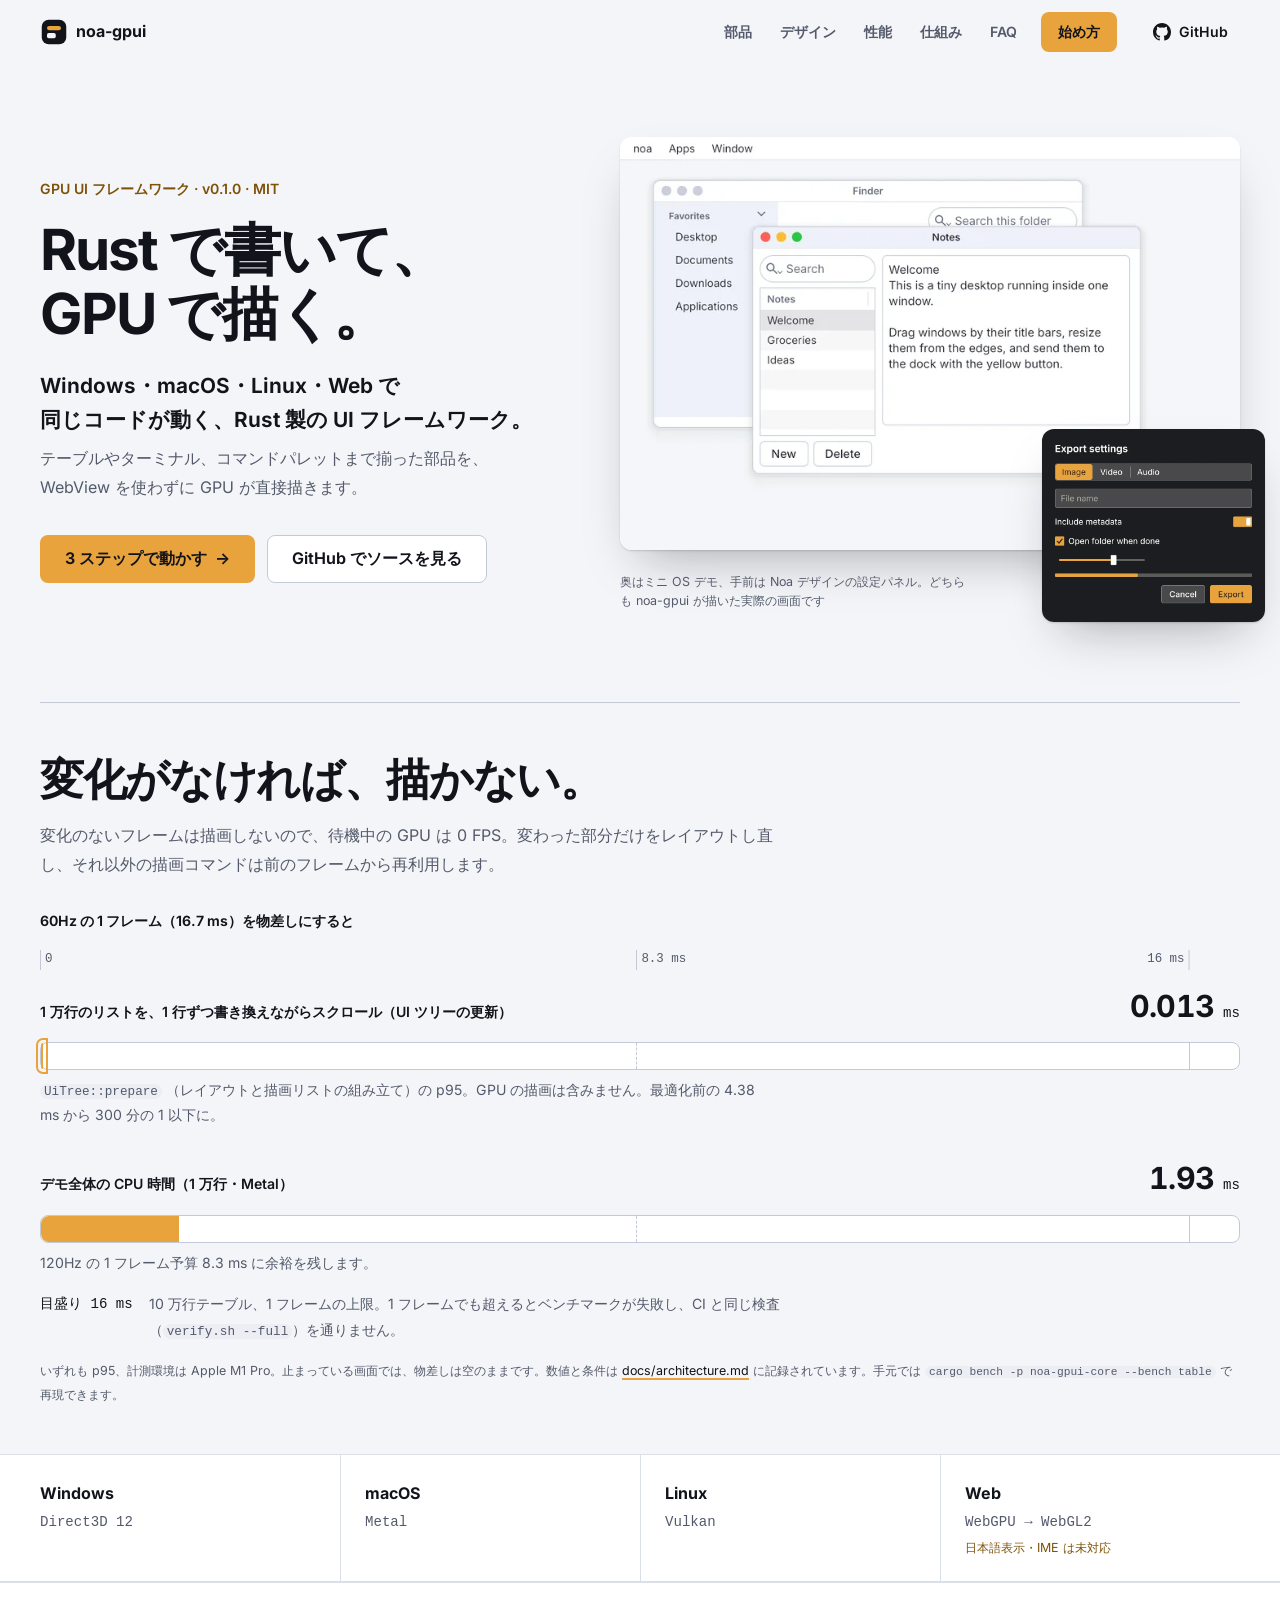
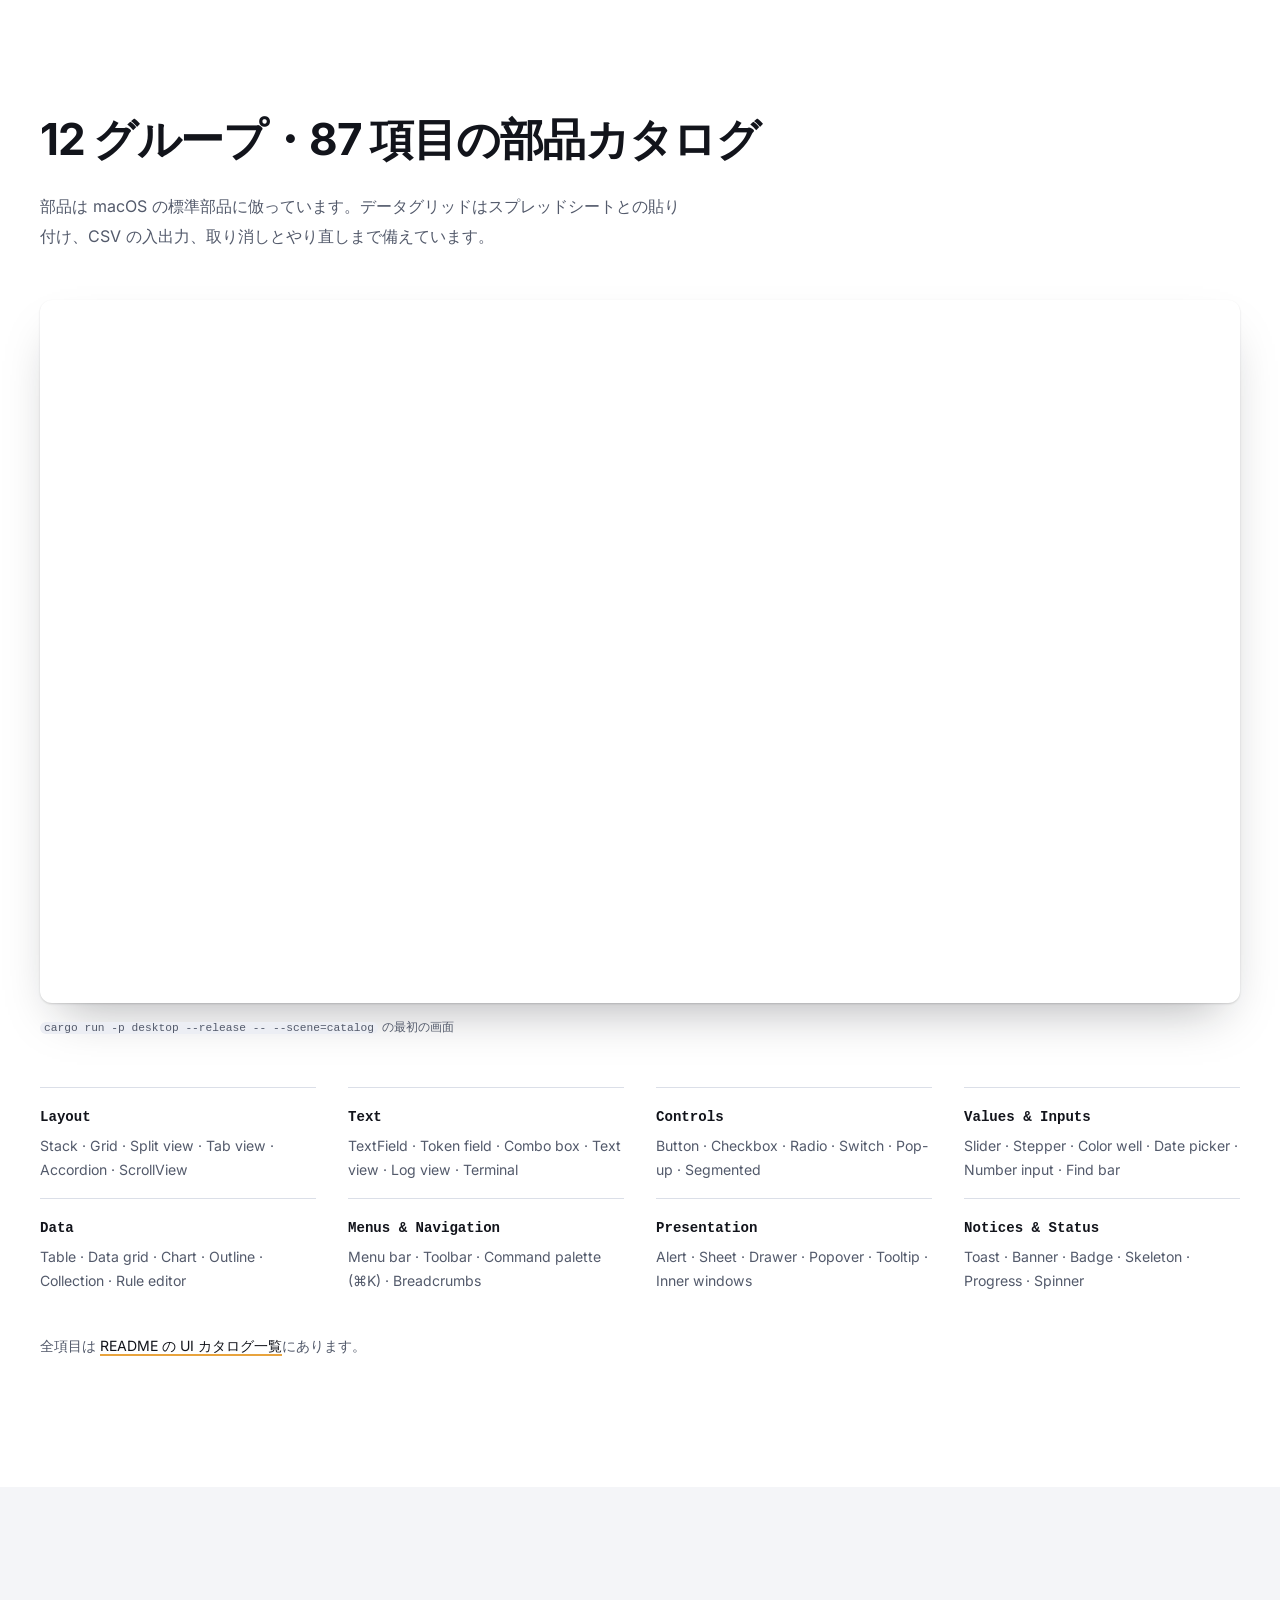
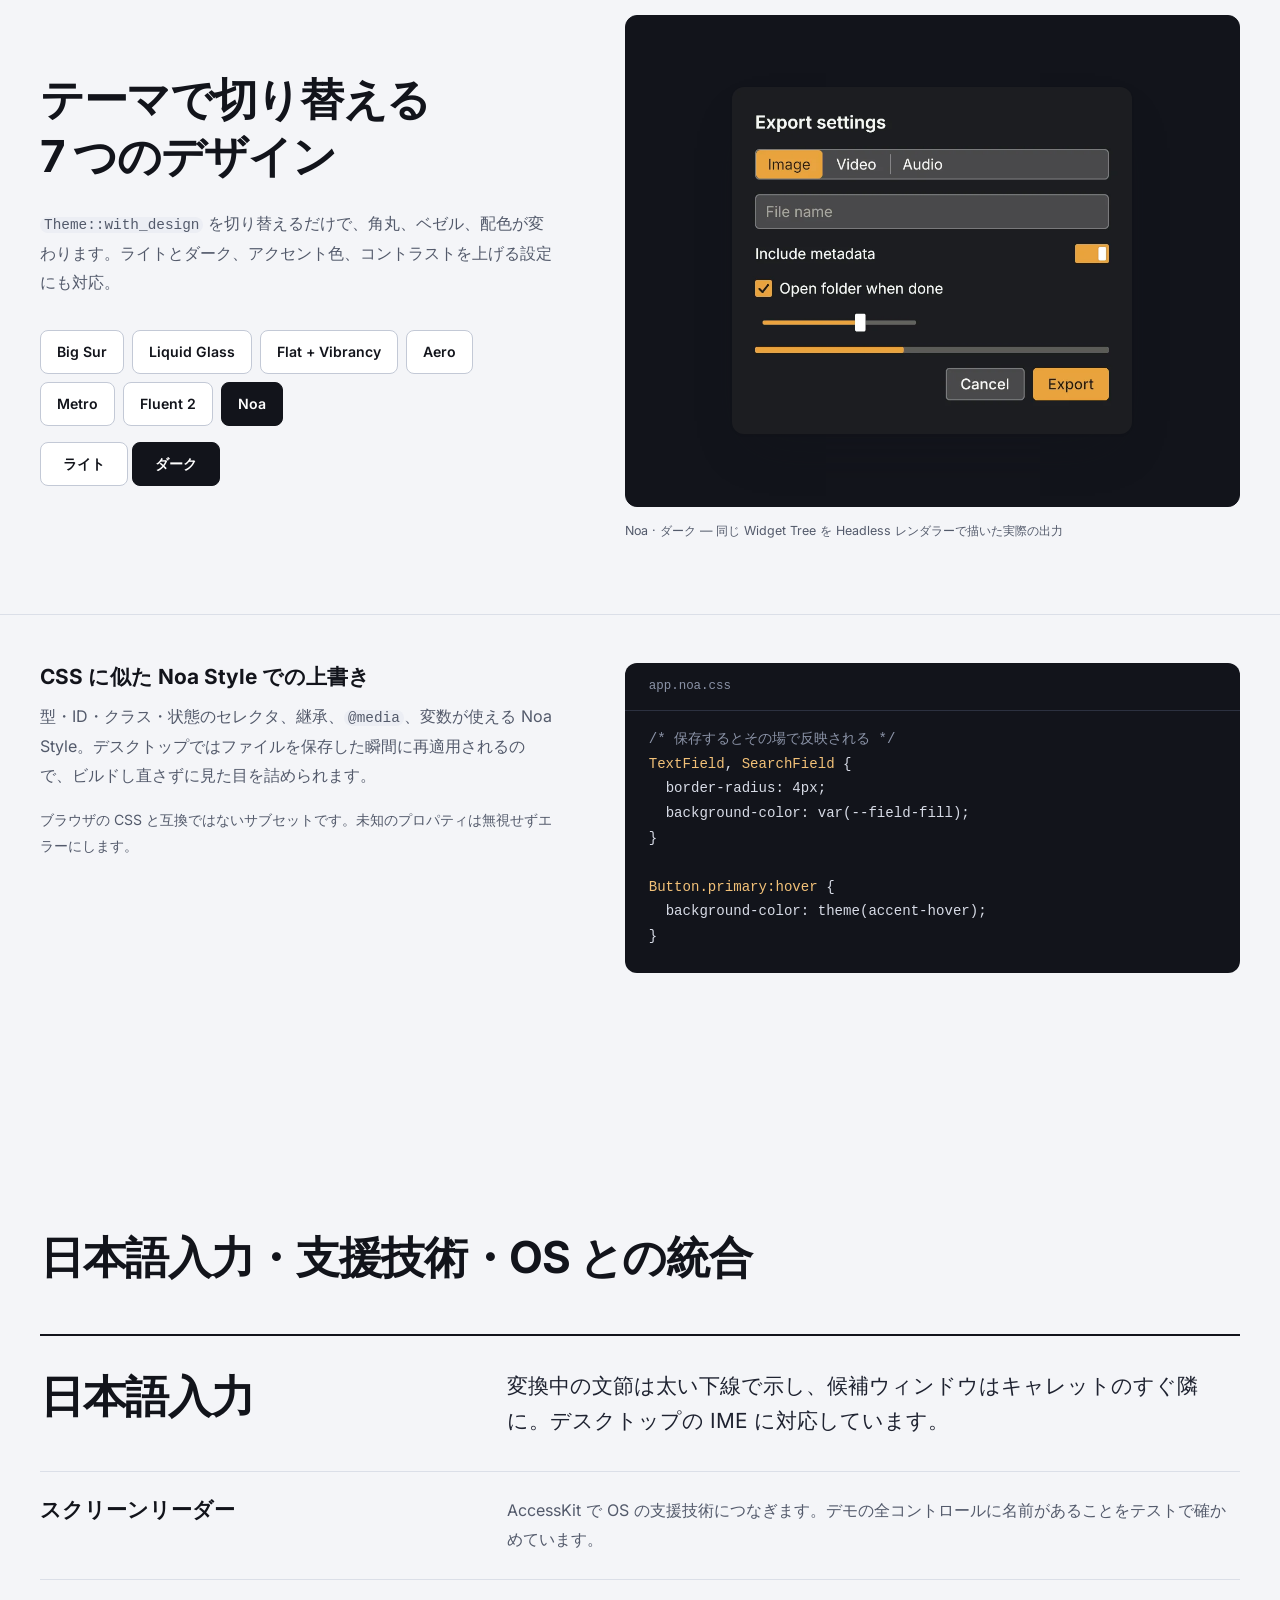
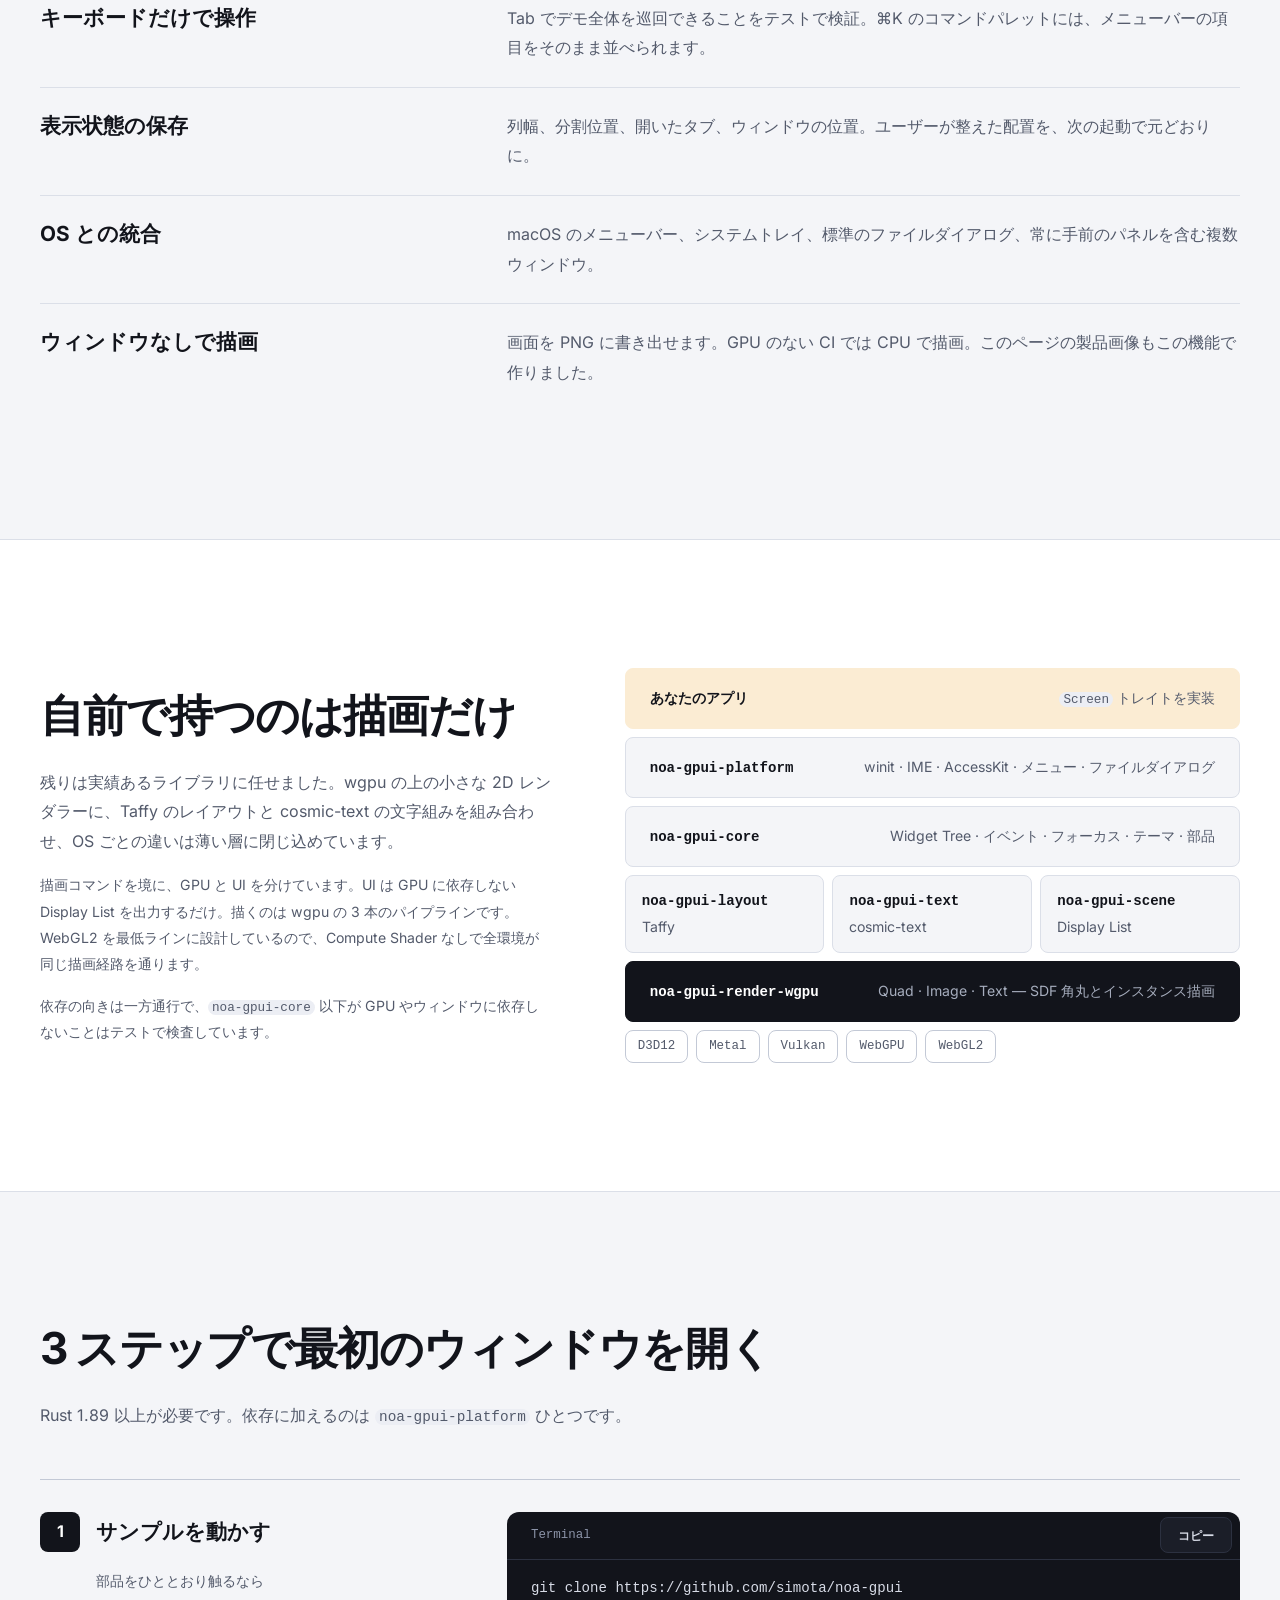
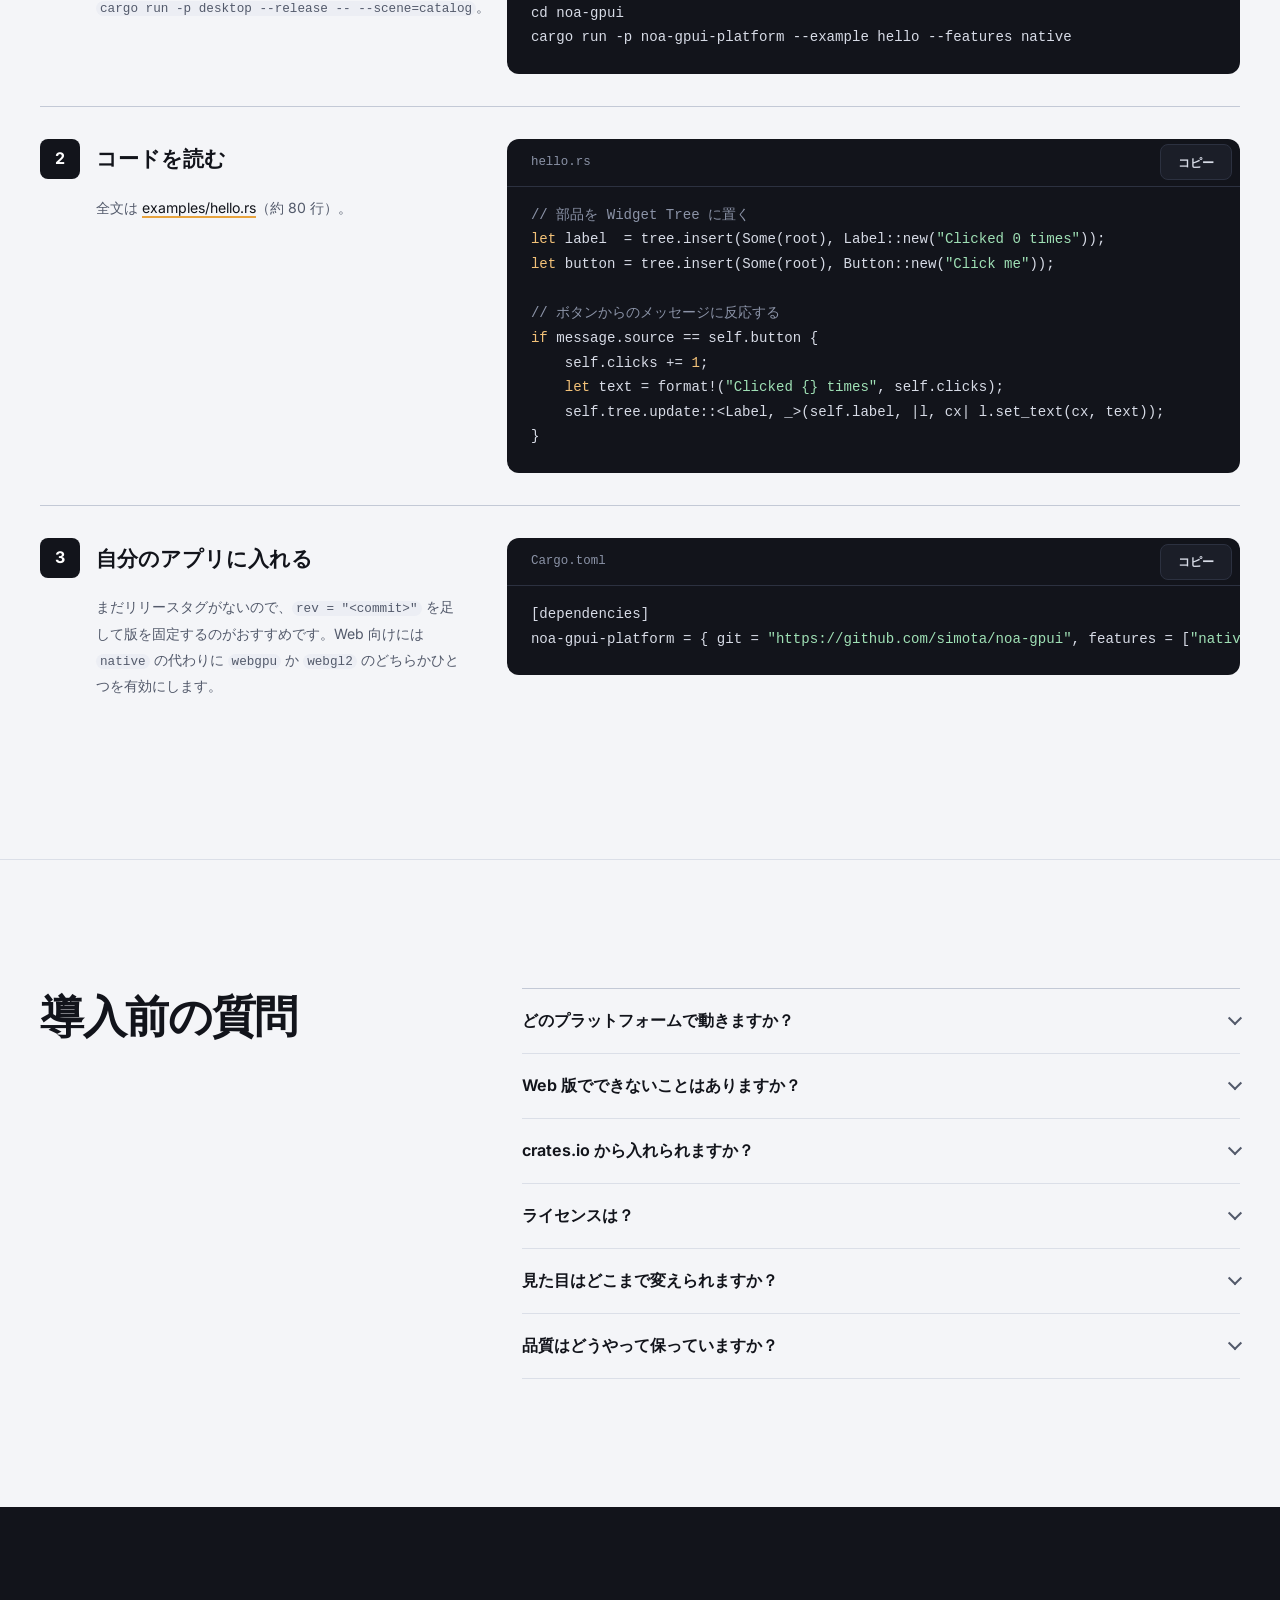
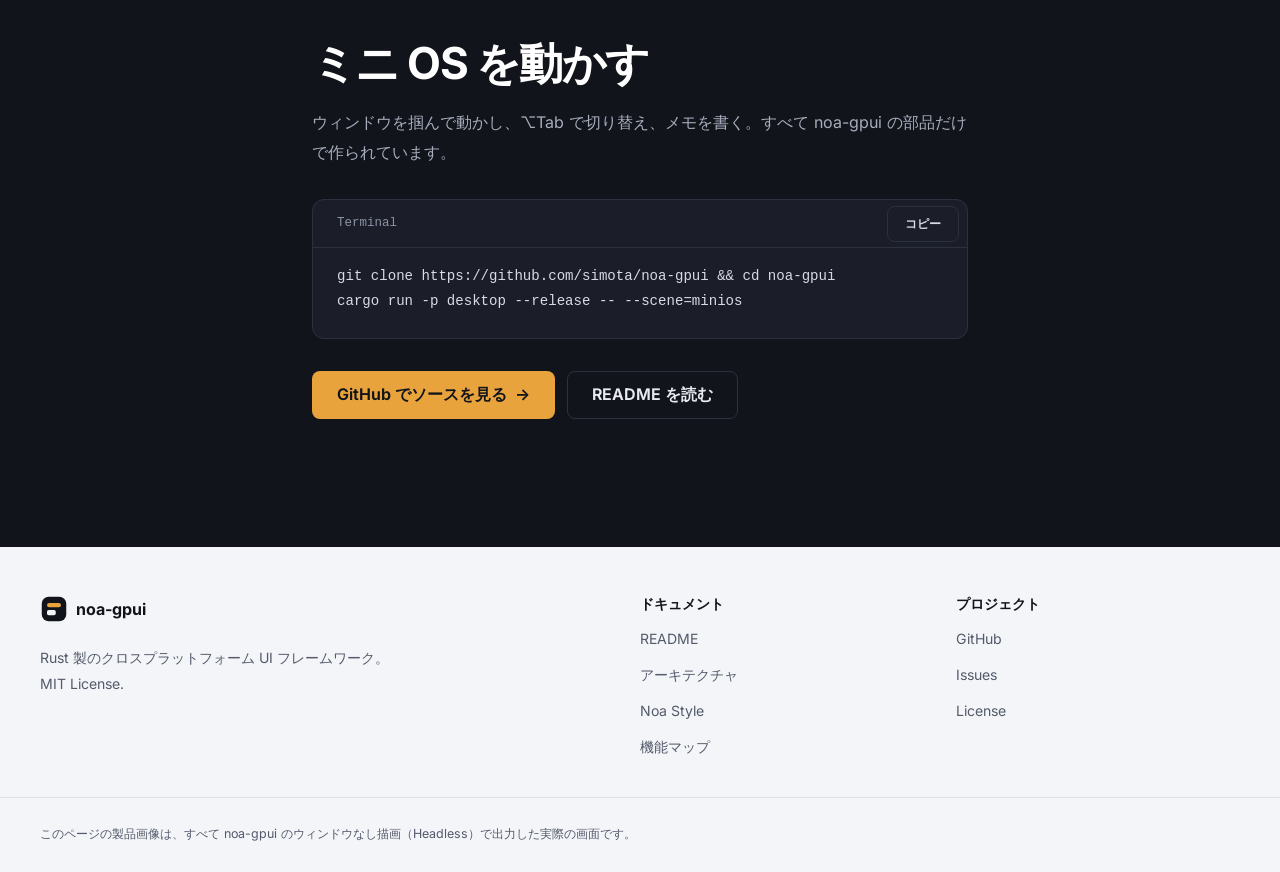
==== commit 2ca8ac0e: "feat: rename library crates to noa-gpui-* for crates.io ui-layout collides with the existing ui_layo" ====
--- a/site/index.html
+++ b/site/index.html
@@ -93,7 +93,7 @@
             <div class="budget-row" style="--share: 11.56%"><span class="budget-label">デモ全体の CPU 時間（1 万行・Metal）</span><span class="budget-track"><span class="budget-bar"></span></span><span class="budget-value"><span class="num">1.93</span> ms</span><span class="budget-cond">120Hz の 1 フレーム予算 8.3 ms に余裕を残します。</span></div>
           </div>
           <dl class="budget-legend"><div><dt>目盛り 16 ms</dt><dd>10 万行テーブル、1 フレームの上限。1 フレームでも超えるとベンチマークが失敗し、CI と同じ検査（<code>verify.sh --full</code>）を通りません。</dd></div></dl>
-          <p class="budget-note">いずれも p95、計測環境は Apple M1 Pro。止まっている画面では、物差しは空のままです。数値と条件は <a href="https://github.com/simota/noa-gpui/blob/main/docs/architecture.md#phase-4-measurements" rel="noopener">docs/architecture.md</a> に記録されています。手元では <code>cargo bench -p ui-core --bench table</code> で再現できます。</p>
+          <p class="budget-note">いずれも p95、計測環境は Apple M1 Pro。止まっている画面では、物差しは空のままです。数値と条件は <a href="https://github.com/simota/noa-gpui/blob/main/docs/architecture.md#phase-4-measurements" rel="noopener">docs/architecture.md</a> に記録されています。手元では <code>cargo bench -p noa-gpui-core --bench table</code> で再現できます。</p>
         </figure>
       </div>
     </section>
@@ -218,18 +218,18 @@
           <h2 id="arch-title" class="section-title"><span class="nb">自前で持つのは</span><span class="nb">描画だけ</span></h2>
           <p class="section-lead">残りは実績あるライブラリに任せました。wgpu の上の小さな 2D レンダラーに、Taffy のレイアウトと cosmic-text の文字組みを組み合わせ、OS ごとの違いは薄い層に閉じ込めています。</p>
           <p class="arch-detail">描画コマンドを境に、GPU と UI を分けています。UI は GPU に依存しない Display List を出力するだけ。描くのは wgpu の 3 本のパイプラインです。WebGL2 を最低ラインに設計しているので、Compute Shader なしで全環境が同じ描画経路を通ります。</p>
-          <p class="fine">依存の向きは一方通行で、<code>ui-core</code> 以下が GPU やウィンドウに依存しないことはテストで検査しています。</p>
+          <p class="fine">依存の向きは一方通行で、<code>noa-gpui-core</code> 以下が GPU やウィンドウに依存しないことはテストで検査しています。</p>
         </div>
         <ol class="stack" aria-label="クレートの層構成（上ほどアプリに近い）">
           <li class="layer layer-app"><span class="l-name">あなたのアプリ</span><span class="l-desc"><code>Screen</code> トレイトを実装</span></li>
-          <li class="layer"><span class="l-name">ui-platform</span><span class="l-desc">winit · IME · AccessKit · メニュー · ファイルダイアログ</span></li>
-          <li class="layer"><span class="l-name">ui-core</span><span class="l-desc">Widget Tree · イベント · フォーカス · テーマ · 部品</span></li>
+          <li class="layer"><span class="l-name">noa-gpui-platform</span><span class="l-desc">winit · IME · AccessKit · メニュー · ファイルダイアログ</span></li>
+          <li class="layer"><span class="l-name">noa-gpui-core</span><span class="l-desc">Widget Tree · イベント · フォーカス · テーマ · 部品</span></li>
           <li class="layer layer-split">
-            <span class="sub"><span class="l-name">ui-layout</span><span class="l-desc">Taffy</span></span>
-            <span class="sub"><span class="l-name">ui-text</span><span class="l-desc">cosmic-text</span></span>
-            <span class="sub"><span class="l-name">ui-scene</span><span class="l-desc">Display List</span></span>
-          </li>
-          <li class="layer layer-gpu"><span class="l-name">ui-render-wgpu</span><span class="l-desc">Quad · Image · Text — SDF 角丸とインスタンス描画</span></li>
+            <span class="sub"><span class="l-name">noa-gpui-layout</span><span class="l-desc">Taffy</span></span>
+            <span class="sub"><span class="l-name">noa-gpui-text</span><span class="l-desc">cosmic-text</span></span>
+            <span class="sub"><span class="l-name">noa-gpui-scene</span><span class="l-desc">Display List</span></span>
+          </li>
+          <li class="layer layer-gpu"><span class="l-name">noa-gpui-render-wgpu</span><span class="l-desc">Quad · Image · Text — SDF 角丸とインスタンス描画</span></li>
           <li class="layer layer-backends"><span>D3D12</span><span>Metal</span><span>Vulkan</span><span>WebGPU</span><span>WebGL2</span></li>
         </ol>
       </div>
@@ -238,7 +238,7 @@
       <div class="wrap">
         <div class="section-head">
           <h2 id="start-title" class="section-title"><span class="nb">3 ステップで</span><span class="nb">最初のウィンドウを開く</span></h2>
-          <p class="section-lead">Rust 1.89 以上が必要です。依存に加えるのは <code>ui-platform</code> ひとつです。</p>
+          <p class="section-lead">Rust 1.89 以上が必要です。依存に加えるのは <code>noa-gpui-platform</code> ひとつです。</p>
         </div>
         <ol class="steps">
           <li class="step">
@@ -247,7 +247,7 @@
               <div class="code-bar"><span class="code-name">Terminal</span><button class="copy" type="button" data-copy>コピー</button></div>
               <pre class="code" tabindex="0" aria-label="サンプルを動かすコマンド"><code>git clone https://github.com/simota/noa-gpui
 cd noa-gpui
-cargo run -p ui-platform --example hello --features native</code></pre>
+cargo run -p noa-gpui-platform --example hello --features native</code></pre>
             </div>
             <p class="step-note">部品をひととおり触るなら <code>cargo run -p desktop --release -- --scene=catalog</code>。</p>
           </li>
@@ -273,7 +273,7 @@
             <div class="code-block code-wrap">
               <div class="code-bar"><span class="code-name">Cargo.toml</span><button class="copy" type="button" data-copy>コピー</button></div>
               <pre class="code" tabindex="0" aria-label="Cargo.toml"><code>[dependencies]
-ui-platform = { git = <span class="str">"https://github.com/simota/noa-gpui"</span>, features = [<span class="str">"native"</span>] }</code></pre>
+noa-gpui-platform = { git = <span class="str">"https://github.com/simota/noa-gpui"</span>, features = [<span class="str">"native"</span>] }</code></pre>
             </div>
             <p class="step-note">まだリリースタグがないので、<code>rev = "&lt;commit&gt;"</code> を足して版を固定するのがおすすめです。Web 向けには <code>native</code> の代わりに <code>webgpu</code> か <code>webgl2</code> のどちらかひとつを有効にします。</p>
           </li>
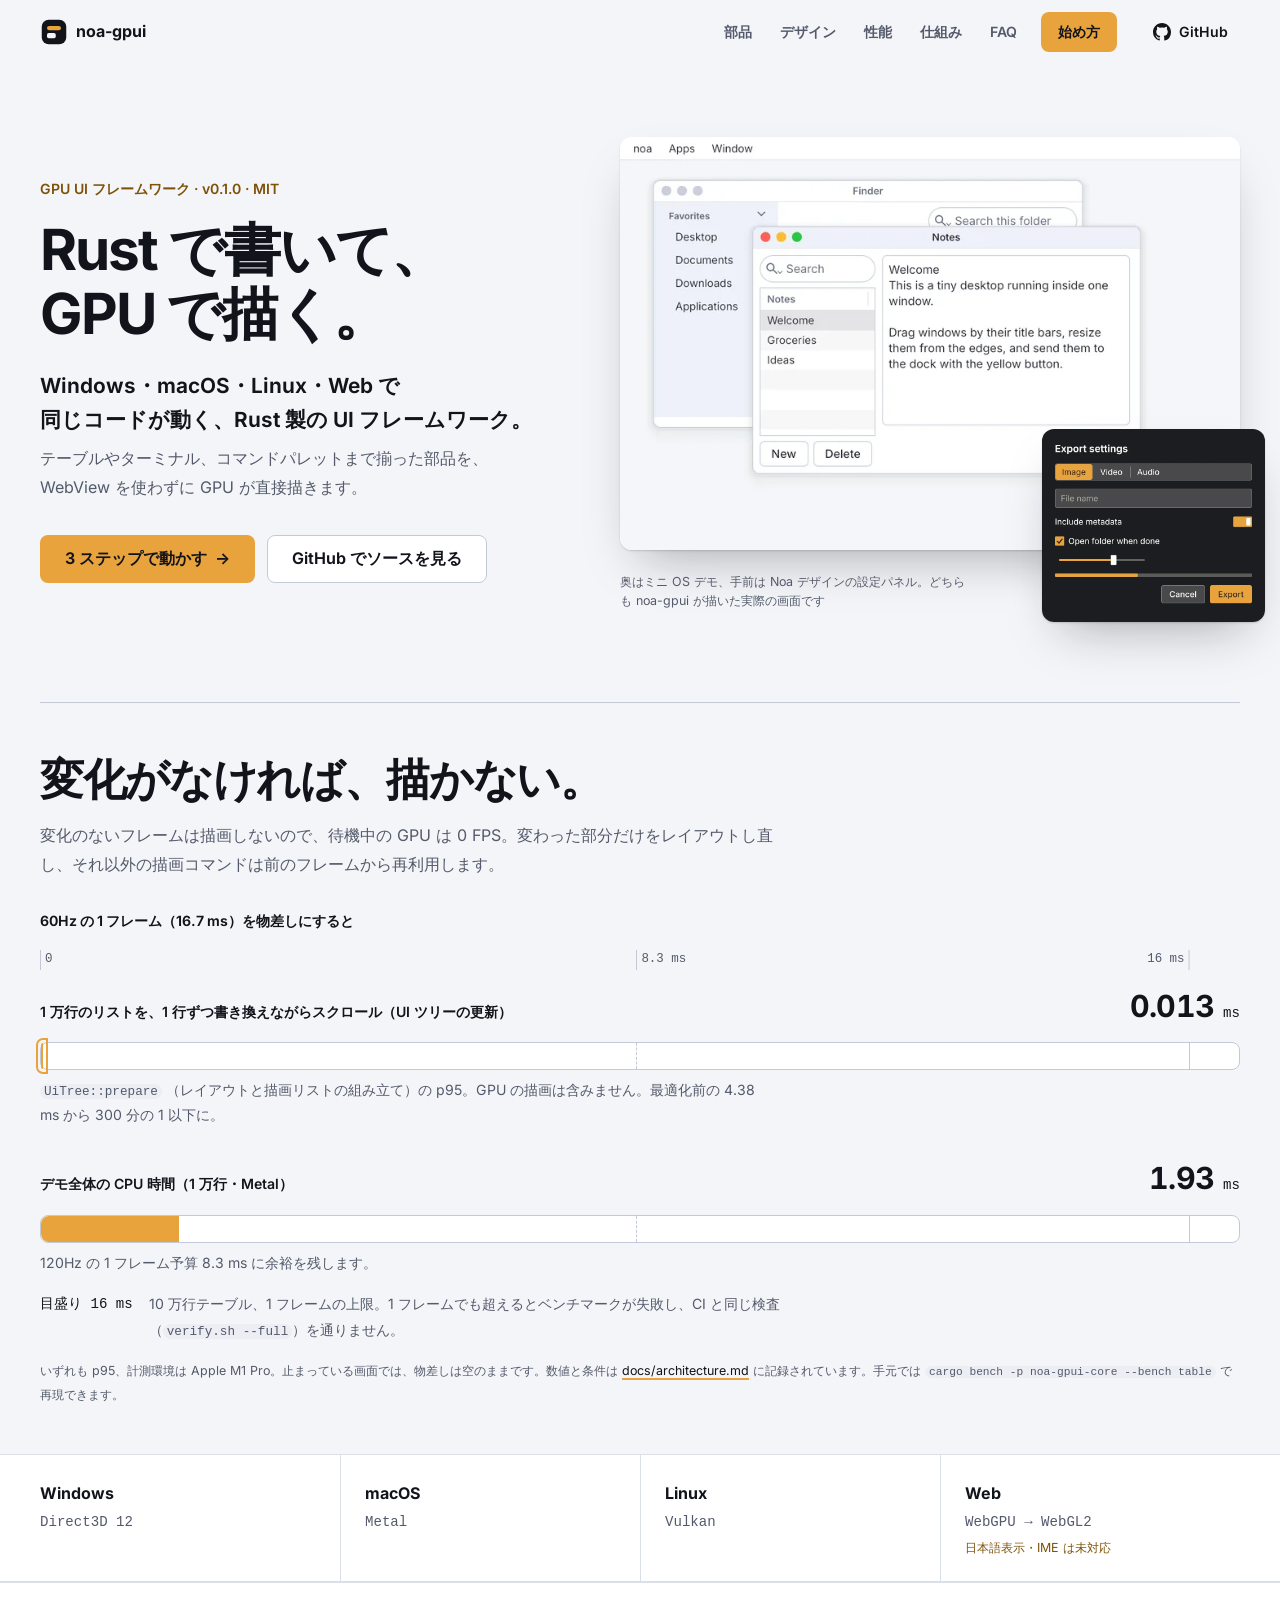
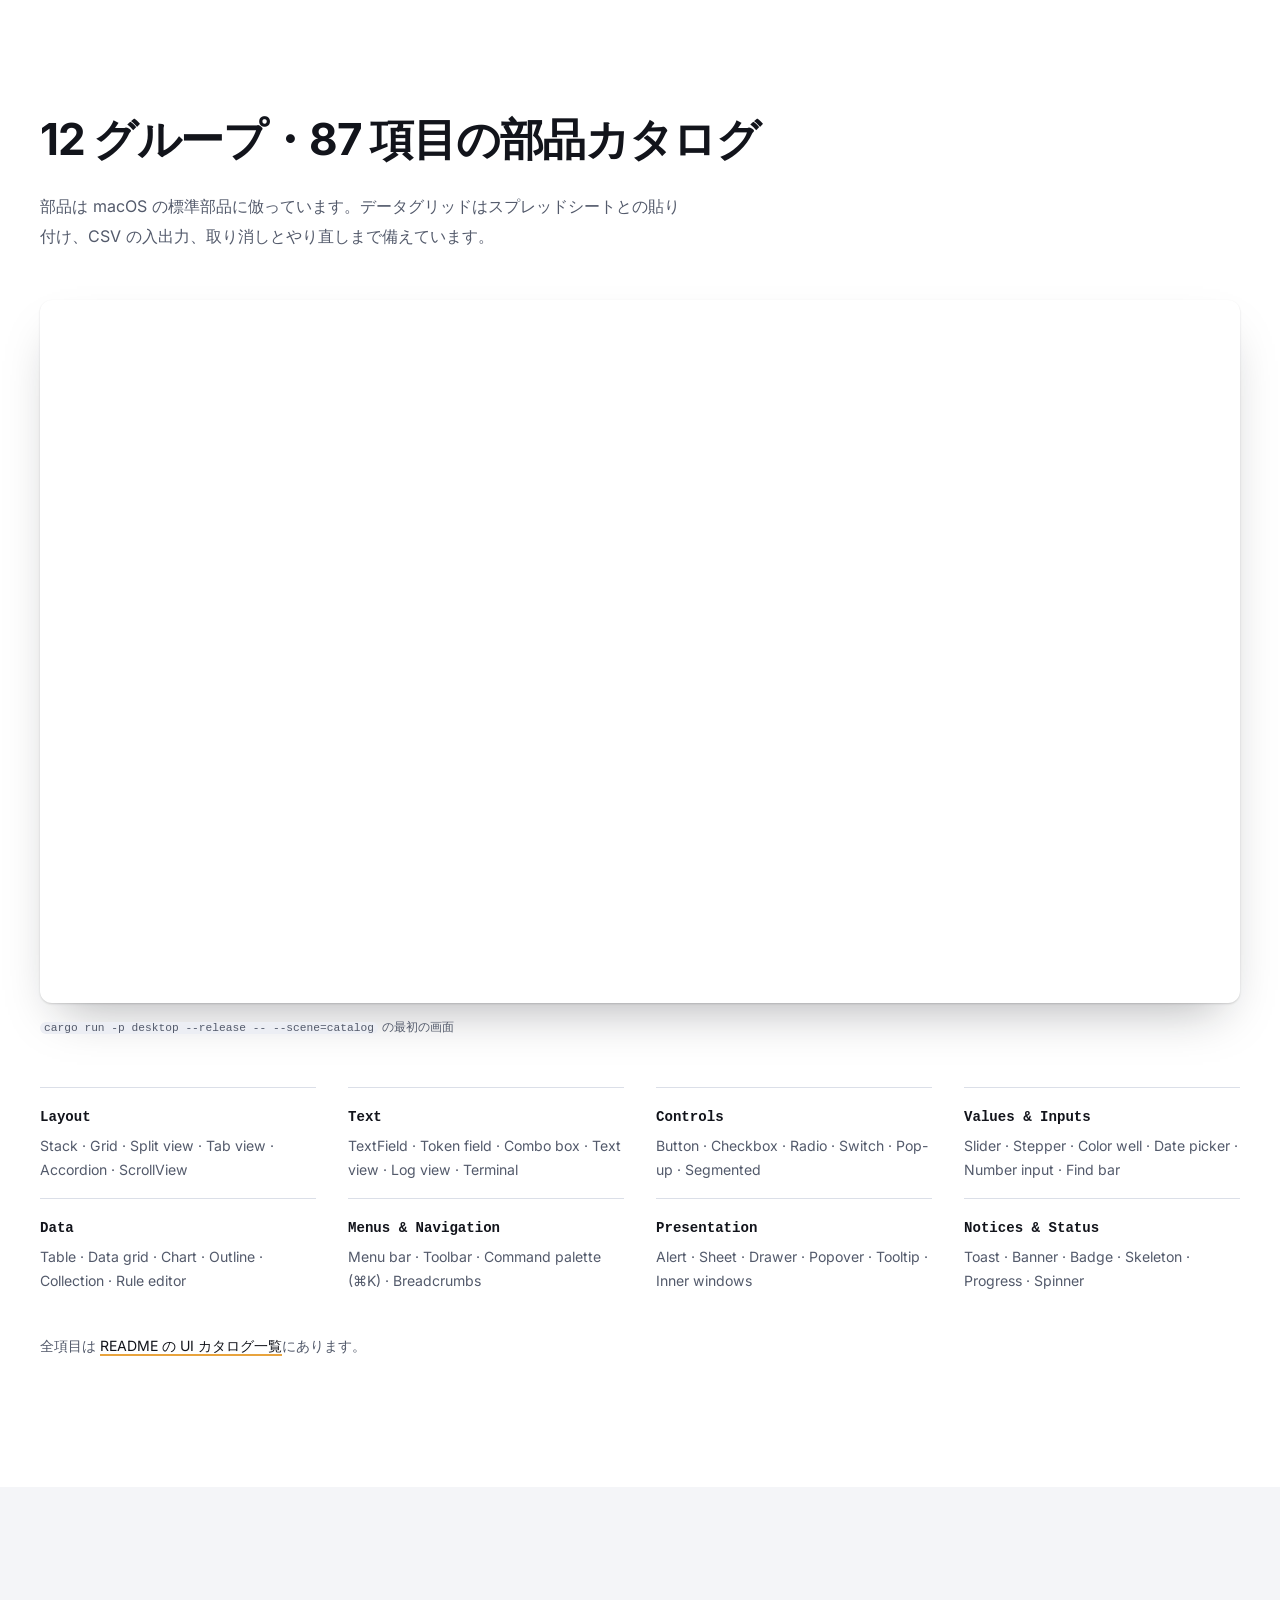
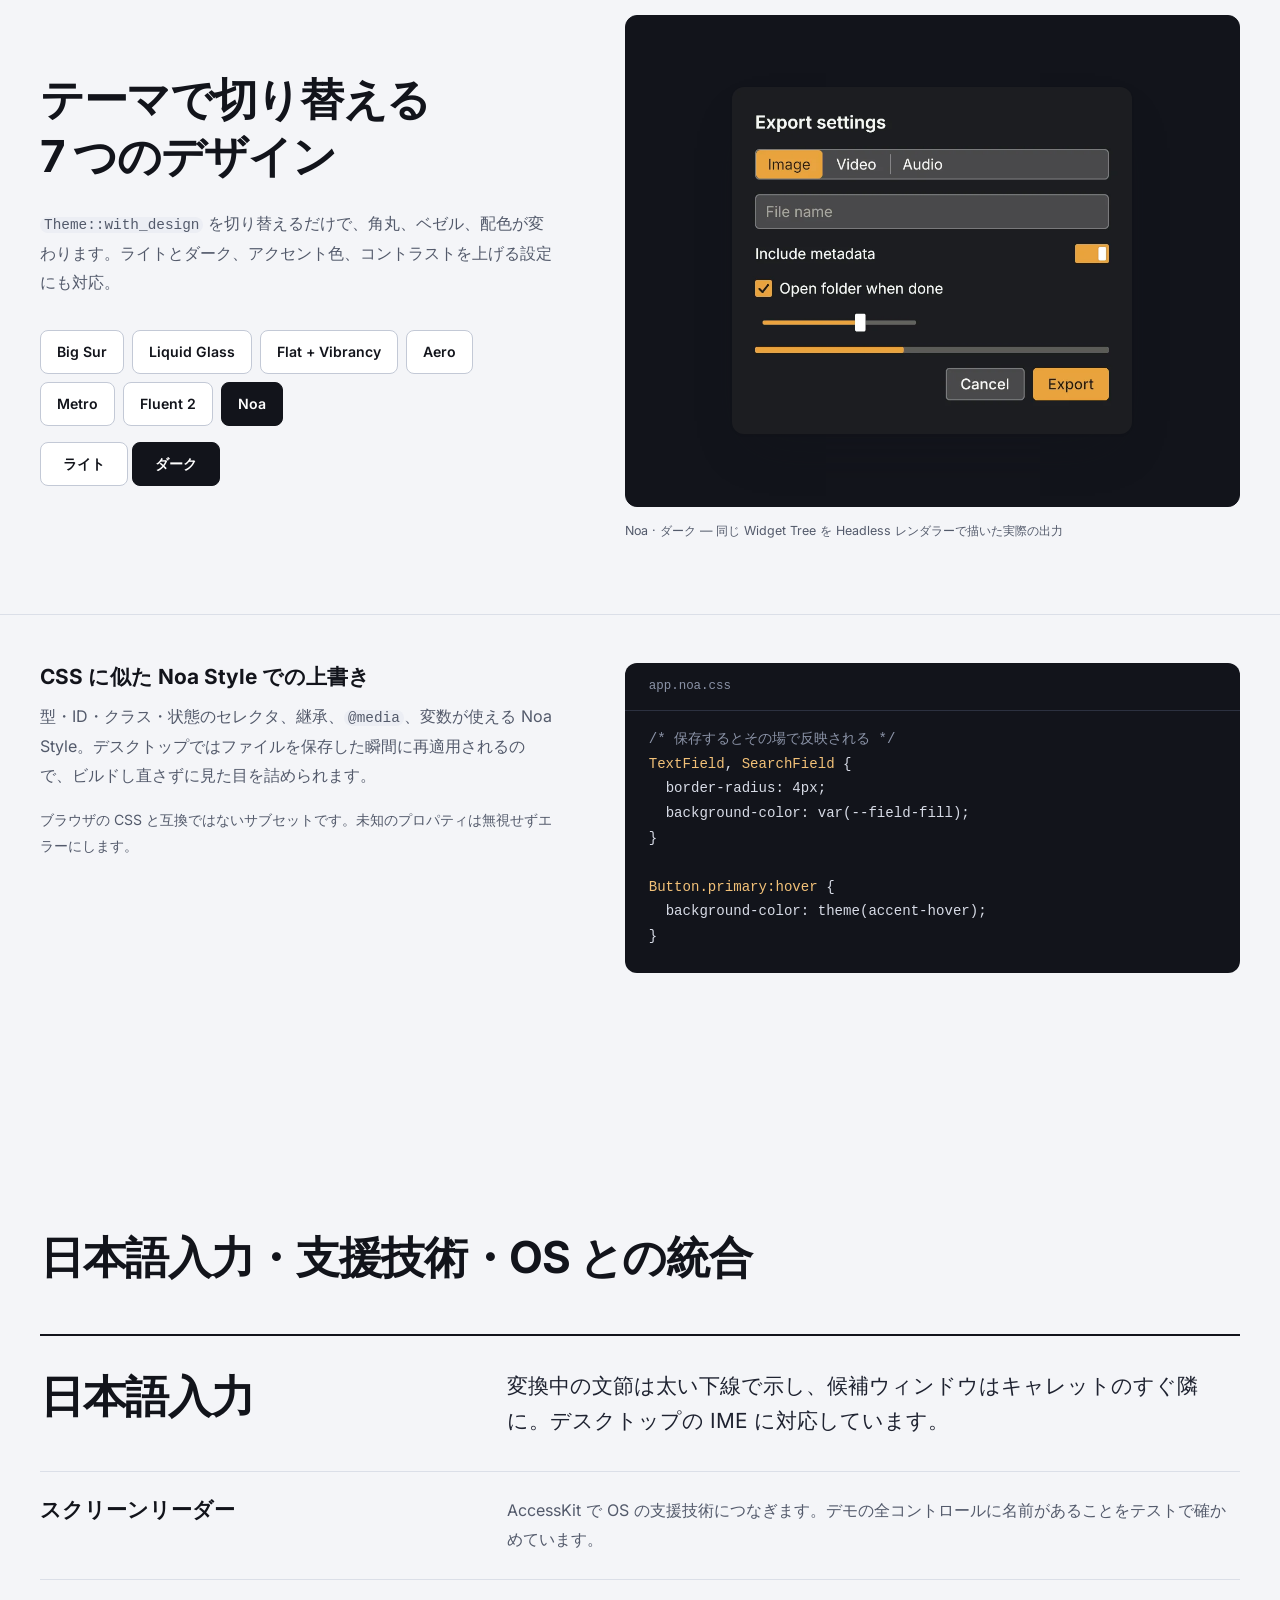
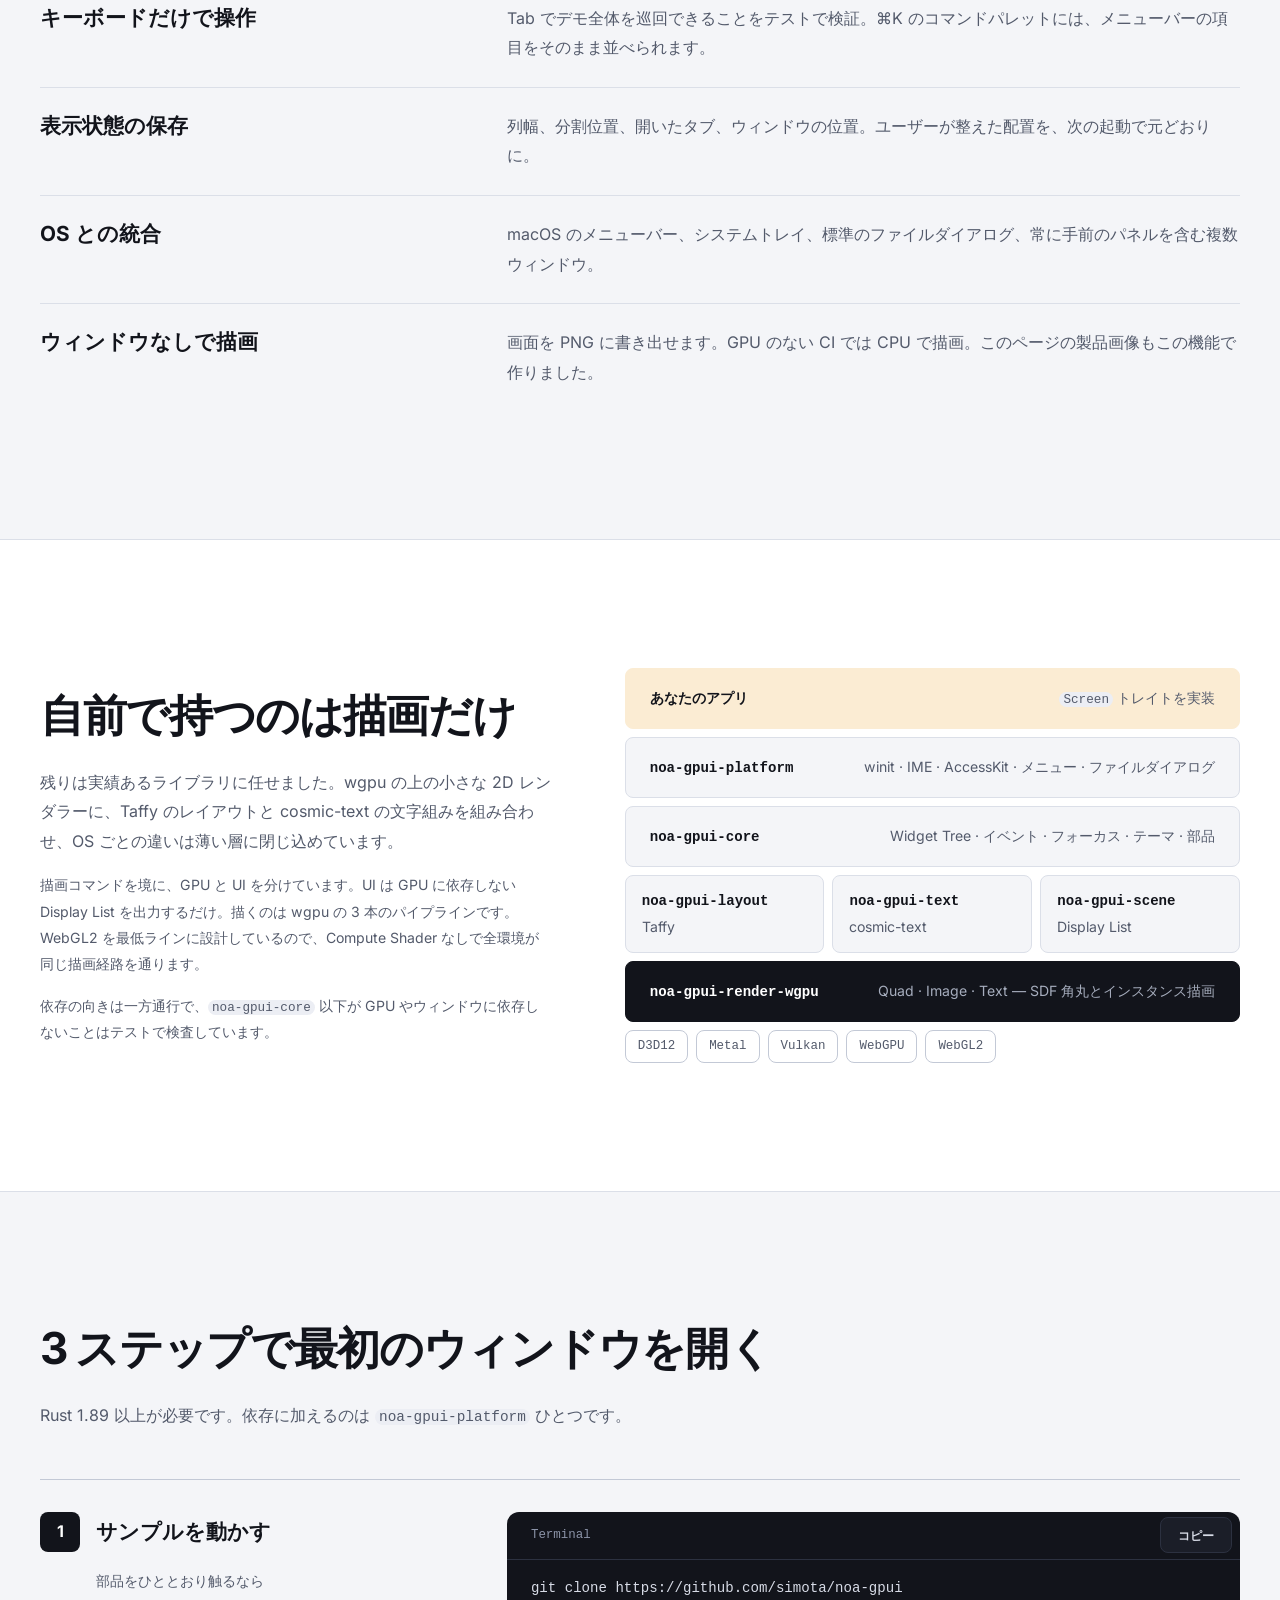
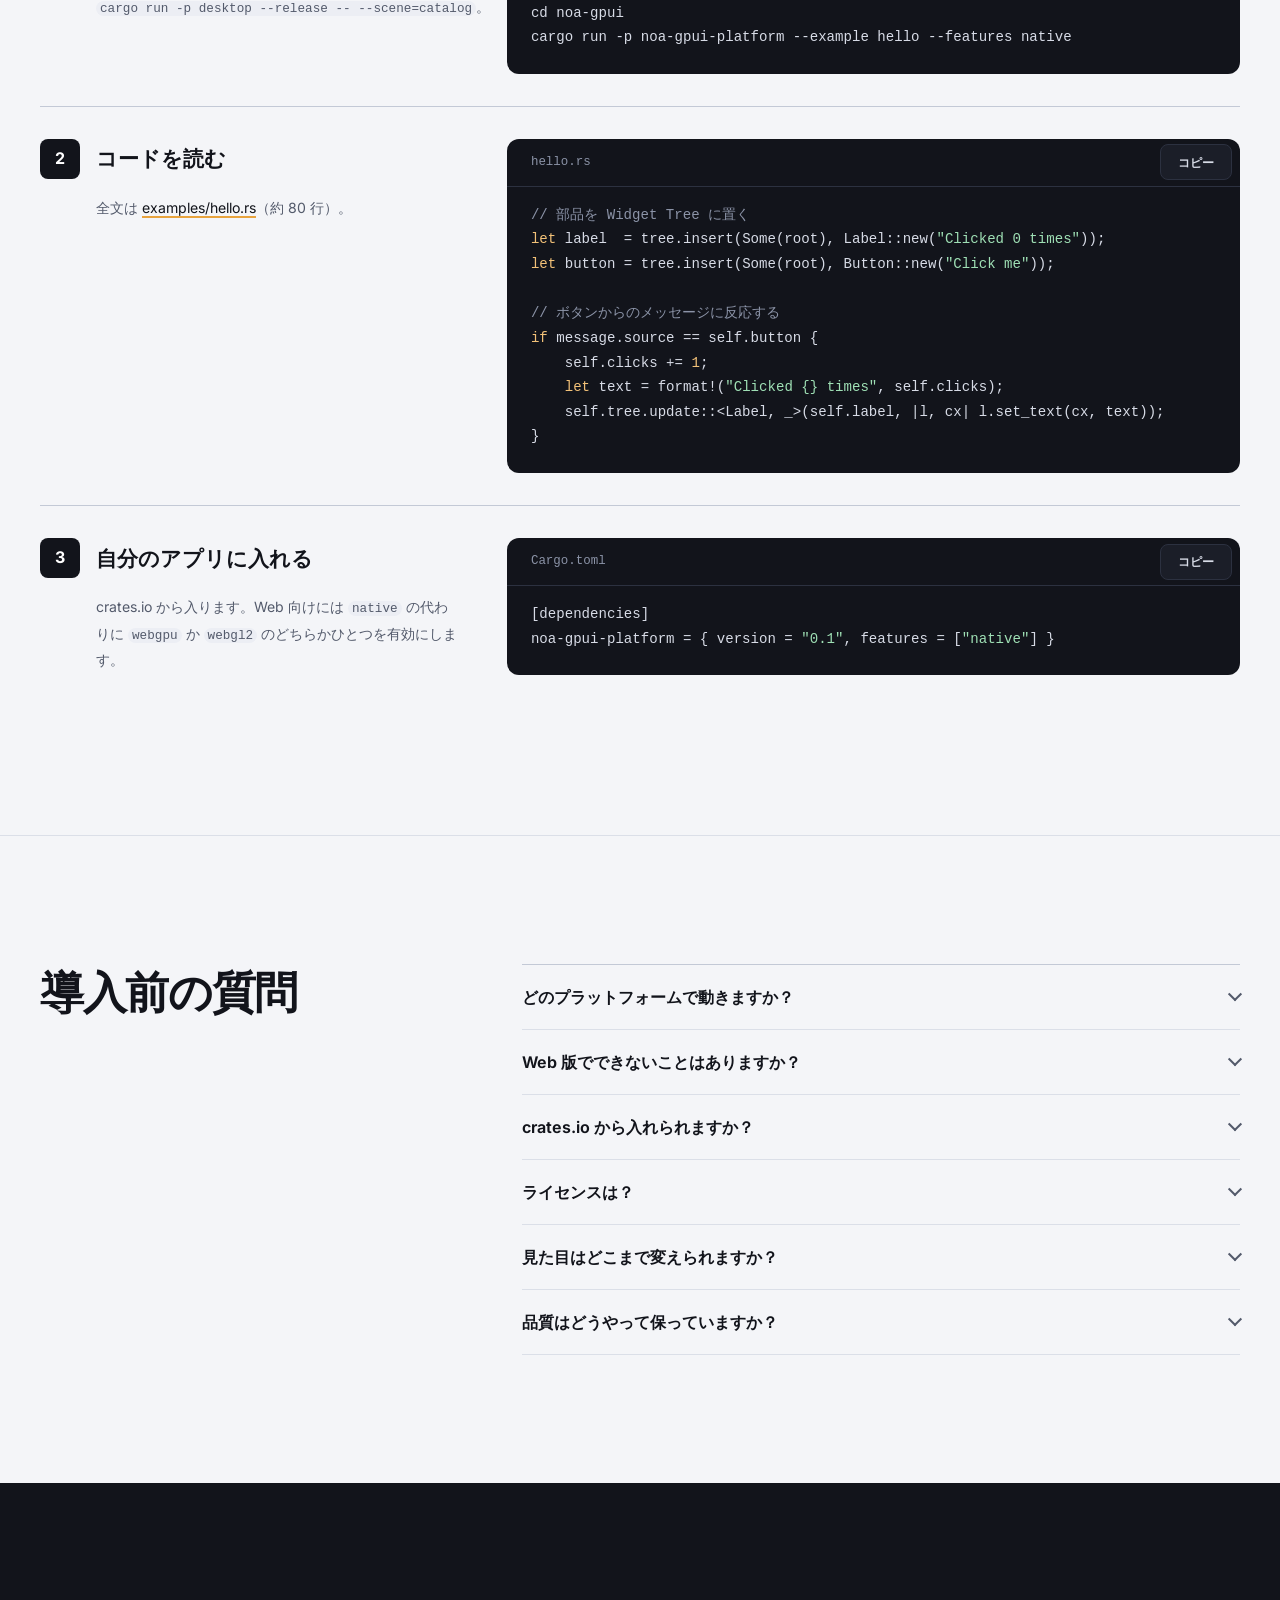
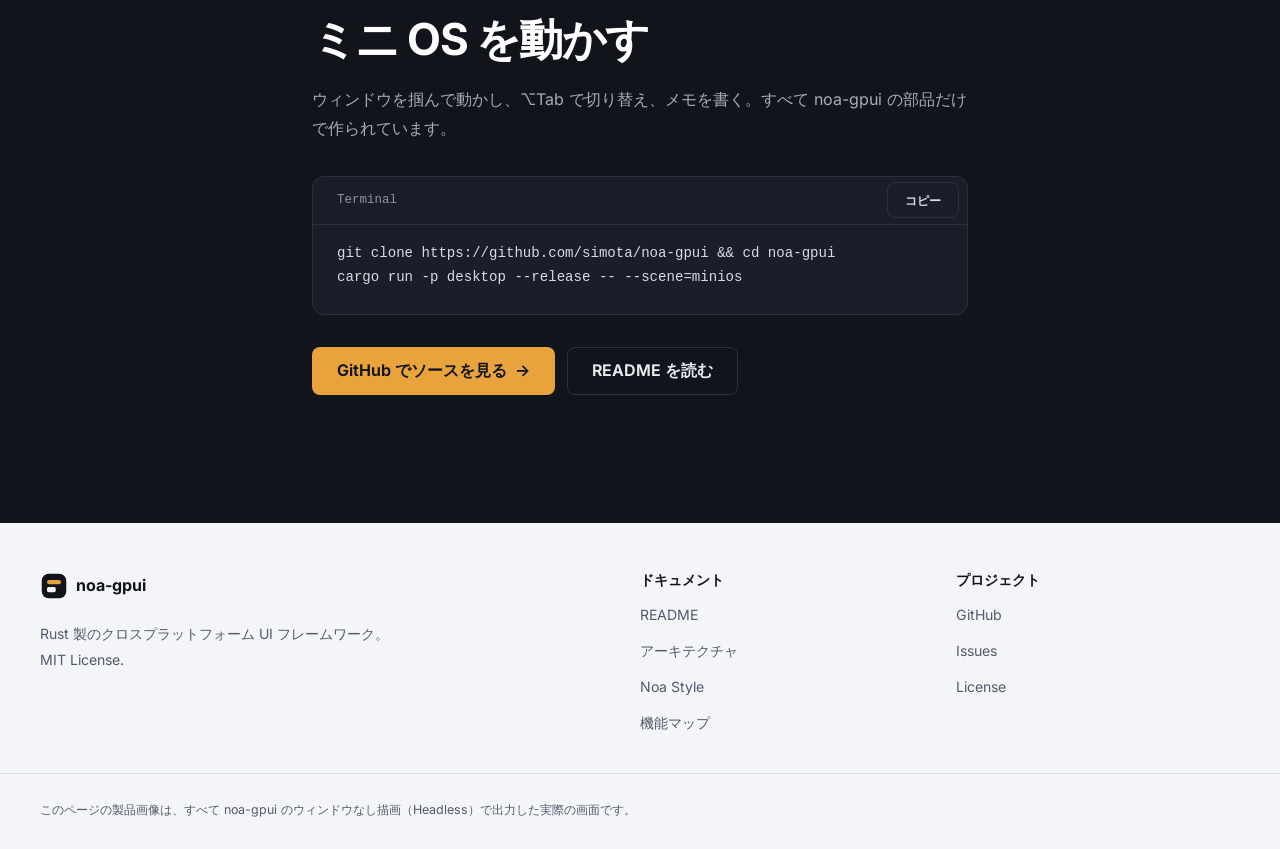
==== commit afbc64dc: "docs: install noa-gpui-platform from crates.io" ====
--- a/site/index.html
+++ b/site/index.html
@@ -273,9 +273,9 @@
             <div class="code-block code-wrap">
               <div class="code-bar"><span class="code-name">Cargo.toml</span><button class="copy" type="button" data-copy>コピー</button></div>
               <pre class="code" tabindex="0" aria-label="Cargo.toml"><code>[dependencies]
-noa-gpui-platform = { git = <span class="str">"https://github.com/simota/noa-gpui"</span>, features = [<span class="str">"native"</span>] }</code></pre>
+noa-gpui-platform = { version = <span class="str">"0.1"</span>, features = [<span class="str">"native"</span>] }</code></pre>
             </div>
-            <p class="step-note">まだリリースタグがないので、<code>rev = "&lt;commit&gt;"</code> を足して版を固定するのがおすすめです。Web 向けには <code>native</code> の代わりに <code>webgpu</code> か <code>webgl2</code> のどちらかひとつを有効にします。</p>
+            <p class="step-note">crates.io から入ります。Web 向けには <code>native</code> の代わりに <code>webgpu</code> か <code>webgl2</code> のどちらかひとつを有効にします。</p>
           </li>
         </ol>
         <p class="copy-status sr-only" role="status" aria-live="polite" data-copy-status></p>
@@ -297,7 +297,7 @@
           </details>
           <details>
             <summary>crates.io から入れられますか？</summary>
-            <p>現在は Git リポジトリを直接依存に指定します（バージョン 0.1.0）。手順は上の 3 ステップのとおりです。</p>
+            <p>はい。<code>noa-gpui-platform</code> として公開しています（バージョン 0.1.0）。手順は上の 3 ステップのとおりです。</p>
           </details>
           <details>
             <summary>ライセンスは？</summary>
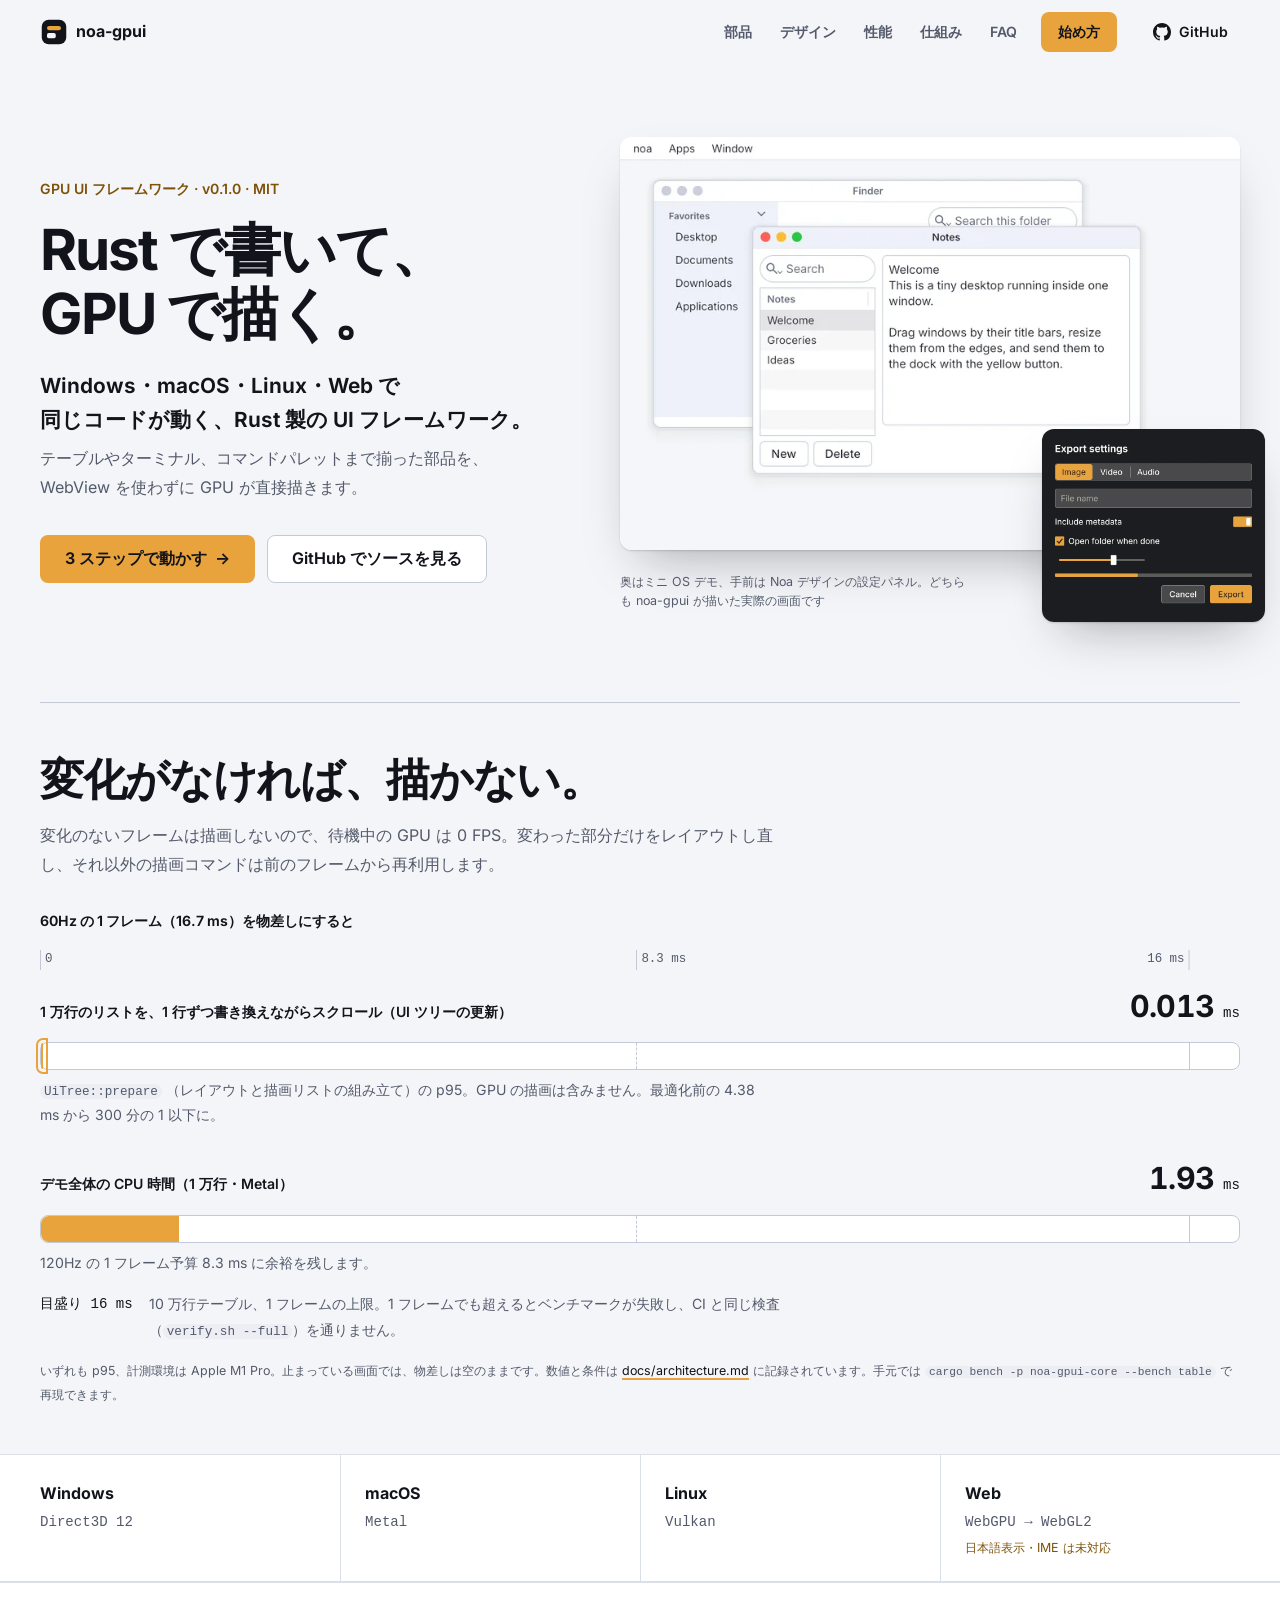
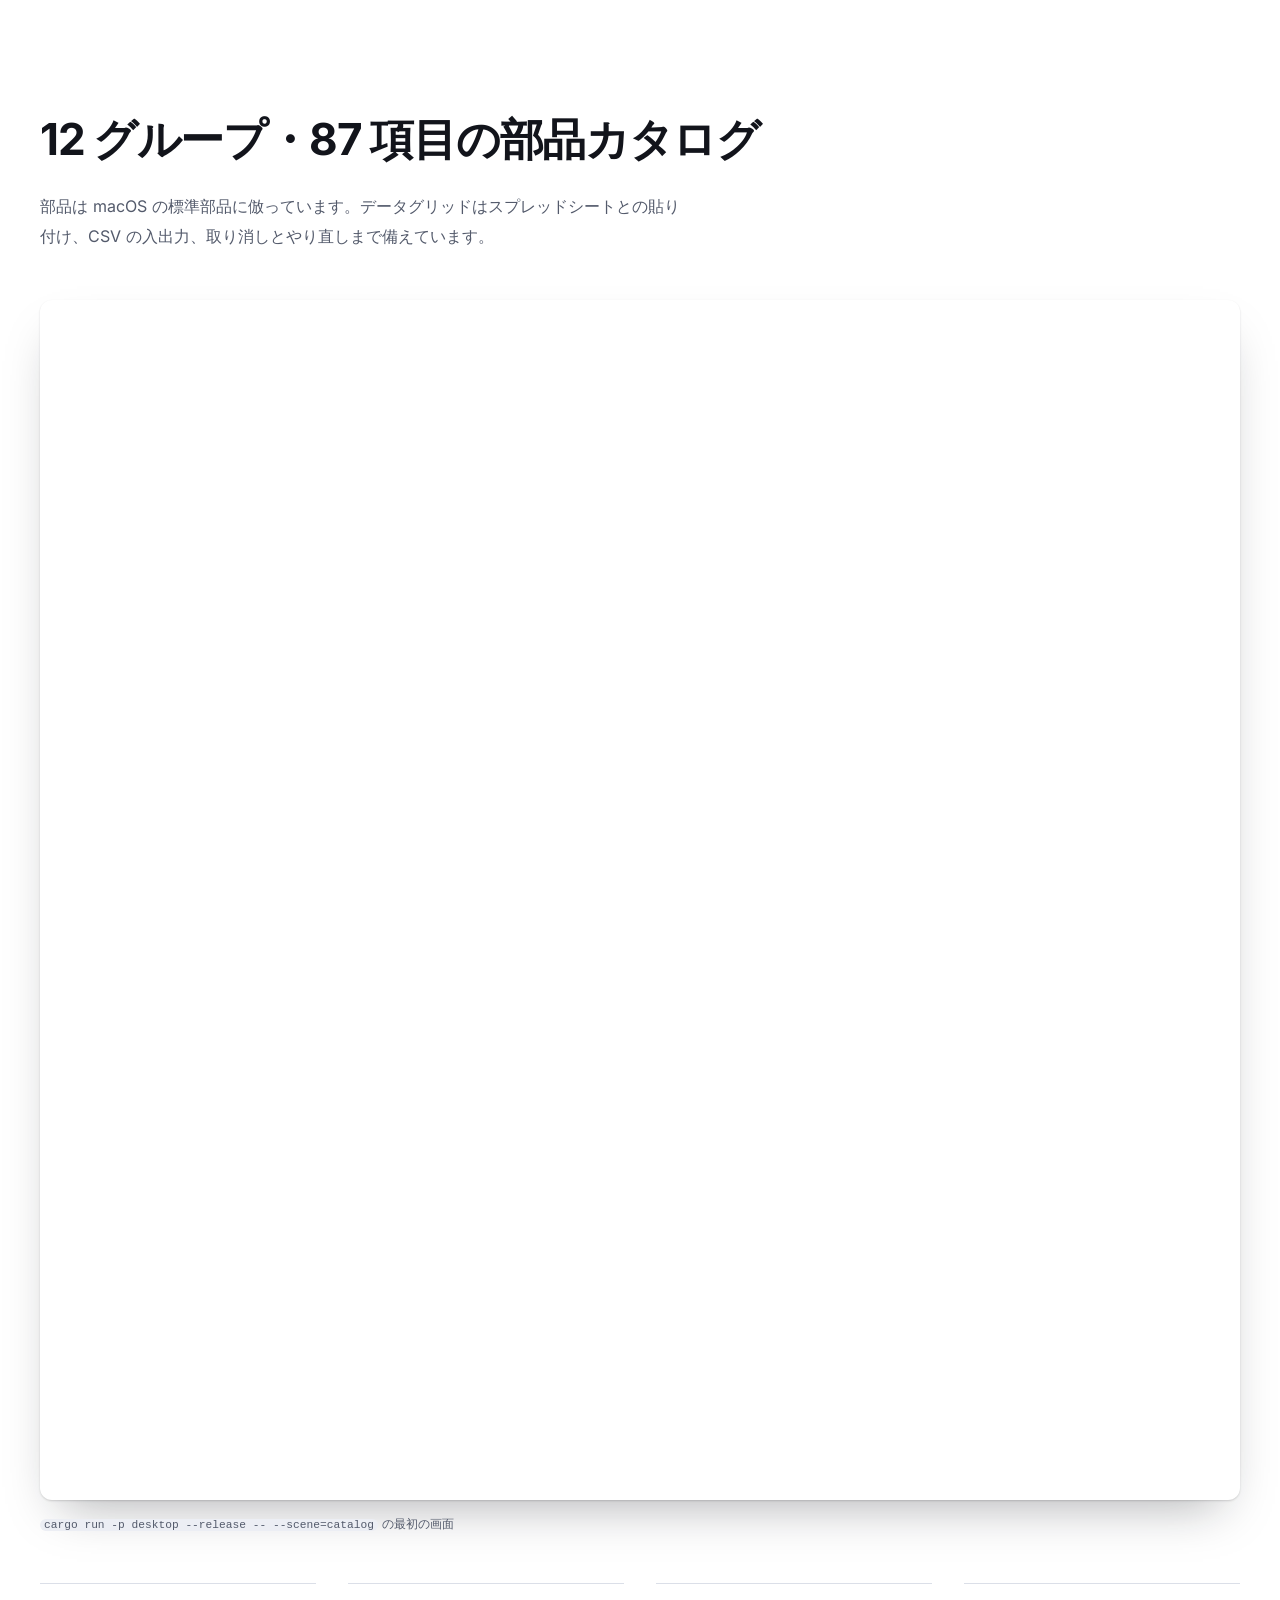
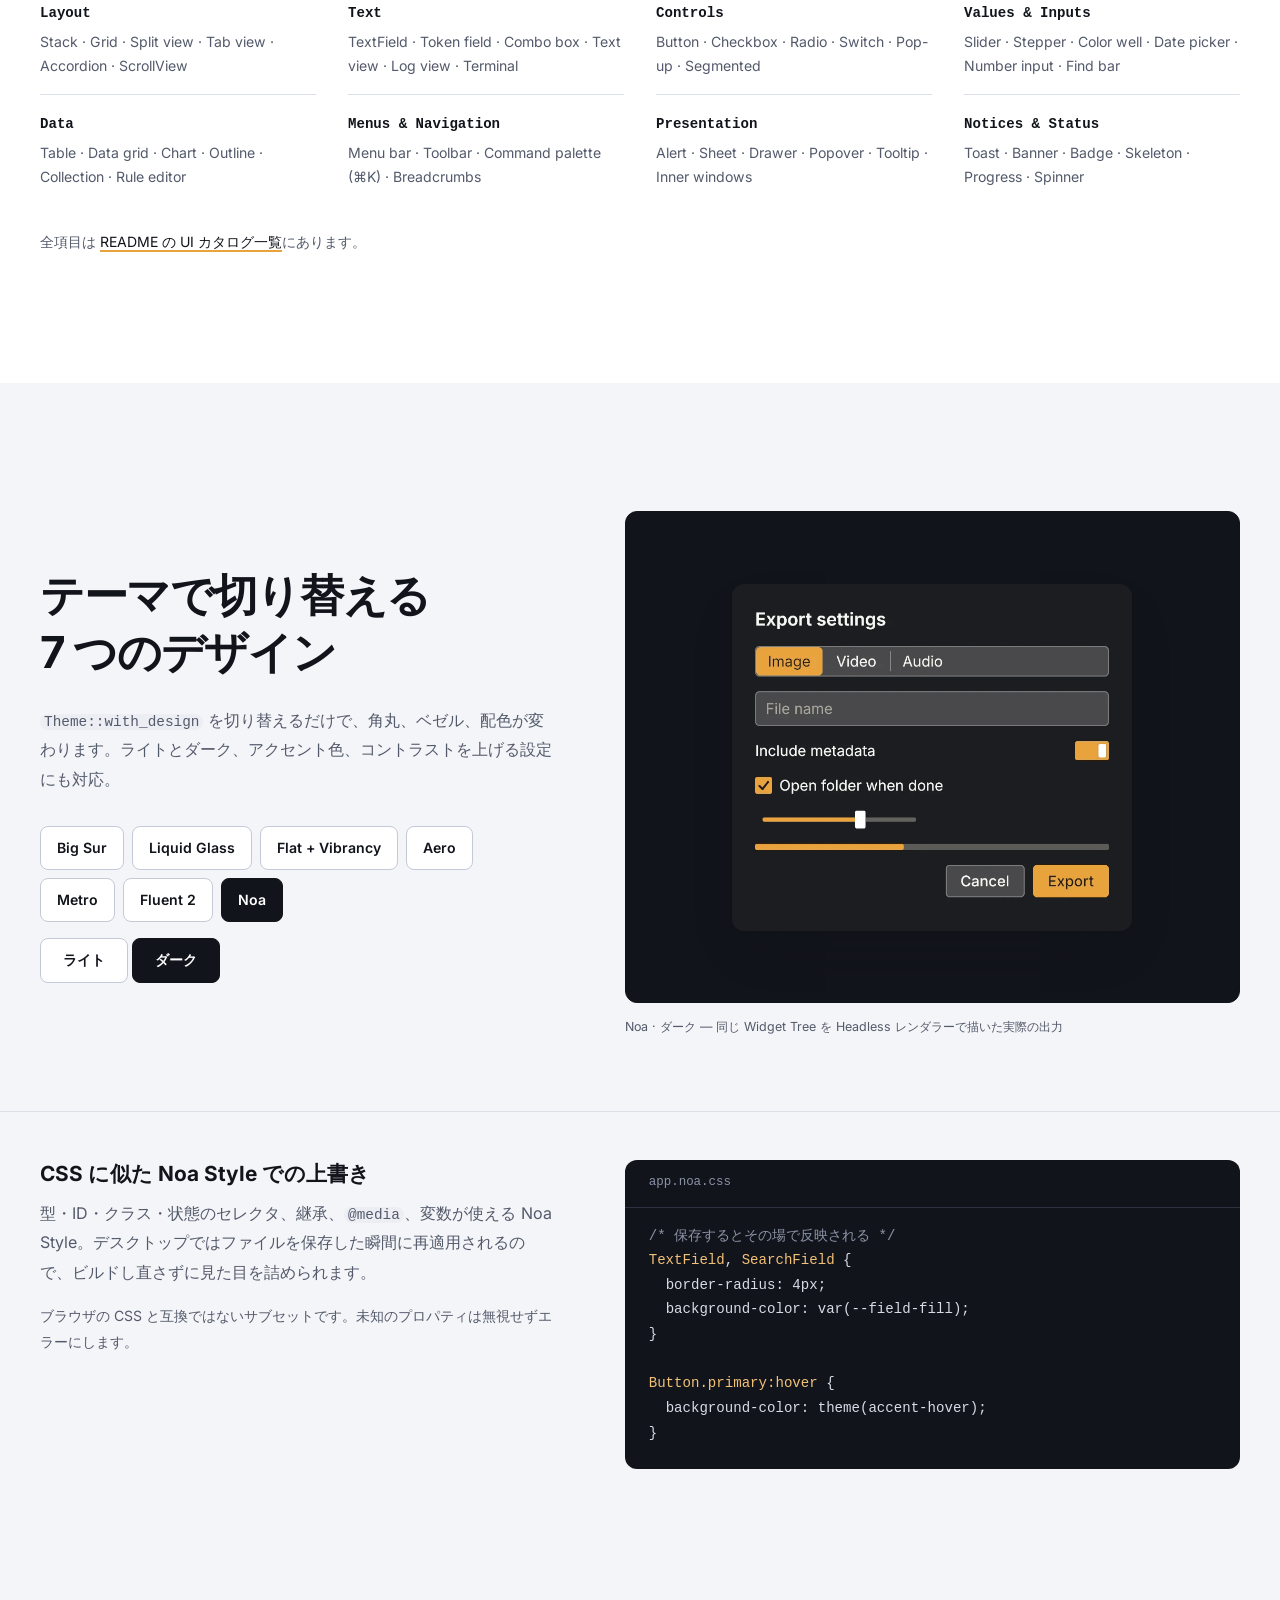
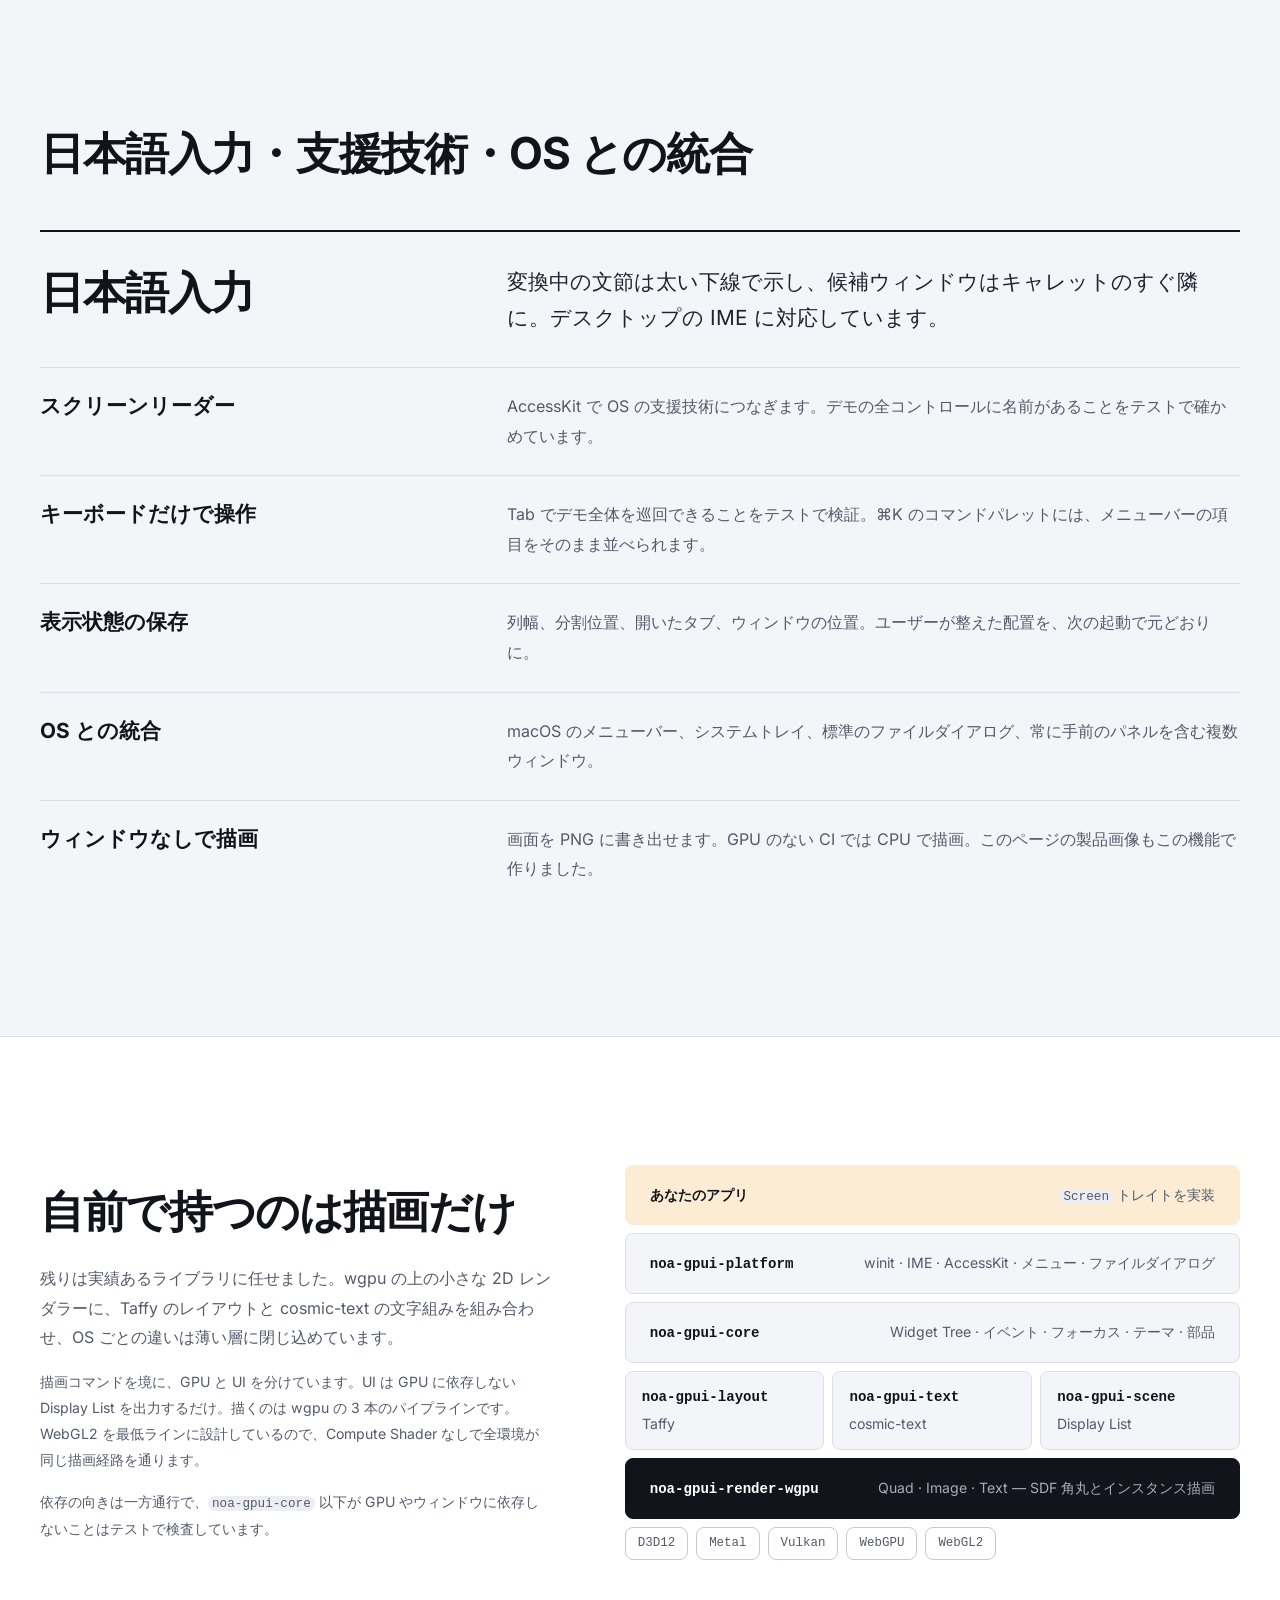
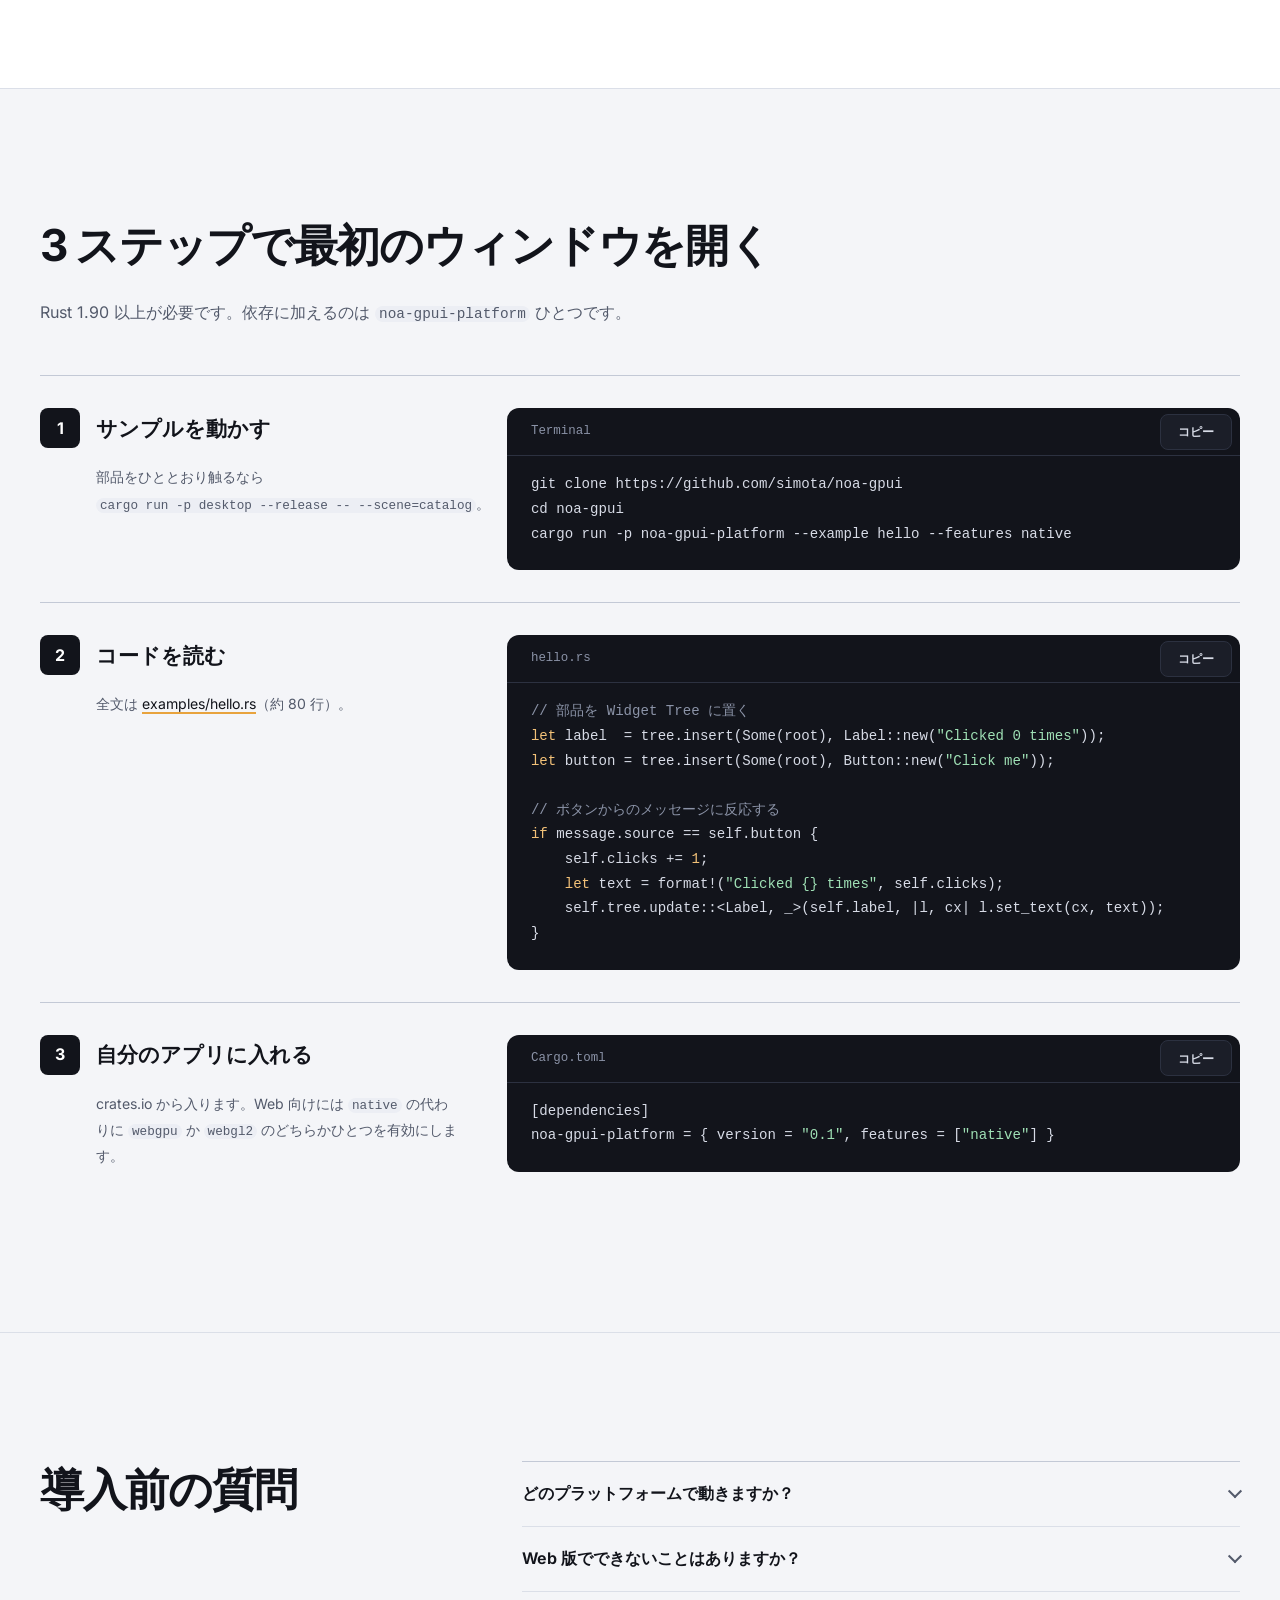
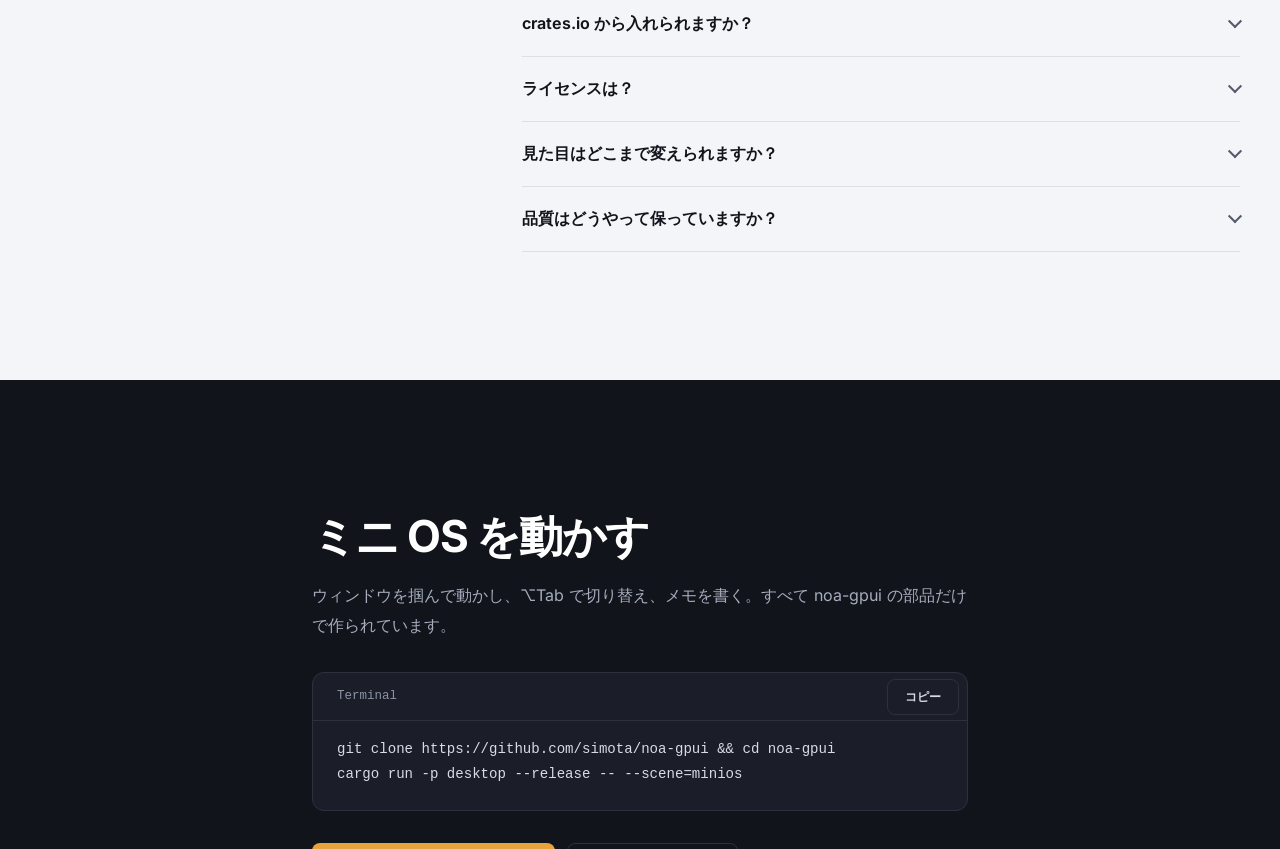
==== commit 1f12866e: "docs: require Rust 1.90" ====
--- a/site/index.html
+++ b/site/index.html
@@ -238,7 +238,7 @@
       <div class="wrap">
         <div class="section-head">
           <h2 id="start-title" class="section-title"><span class="nb">3 ステップで</span><span class="nb">最初のウィンドウを開く</span></h2>
-          <p class="section-lead">Rust 1.89 以上が必要です。依存に加えるのは <code>noa-gpui-platform</code> ひとつです。</p>
+          <p class="section-lead">Rust 1.90 以上が必要です。依存に加えるのは <code>noa-gpui-platform</code> ひとつです。</p>
         </div>
         <ol class="steps">
           <li class="step">
